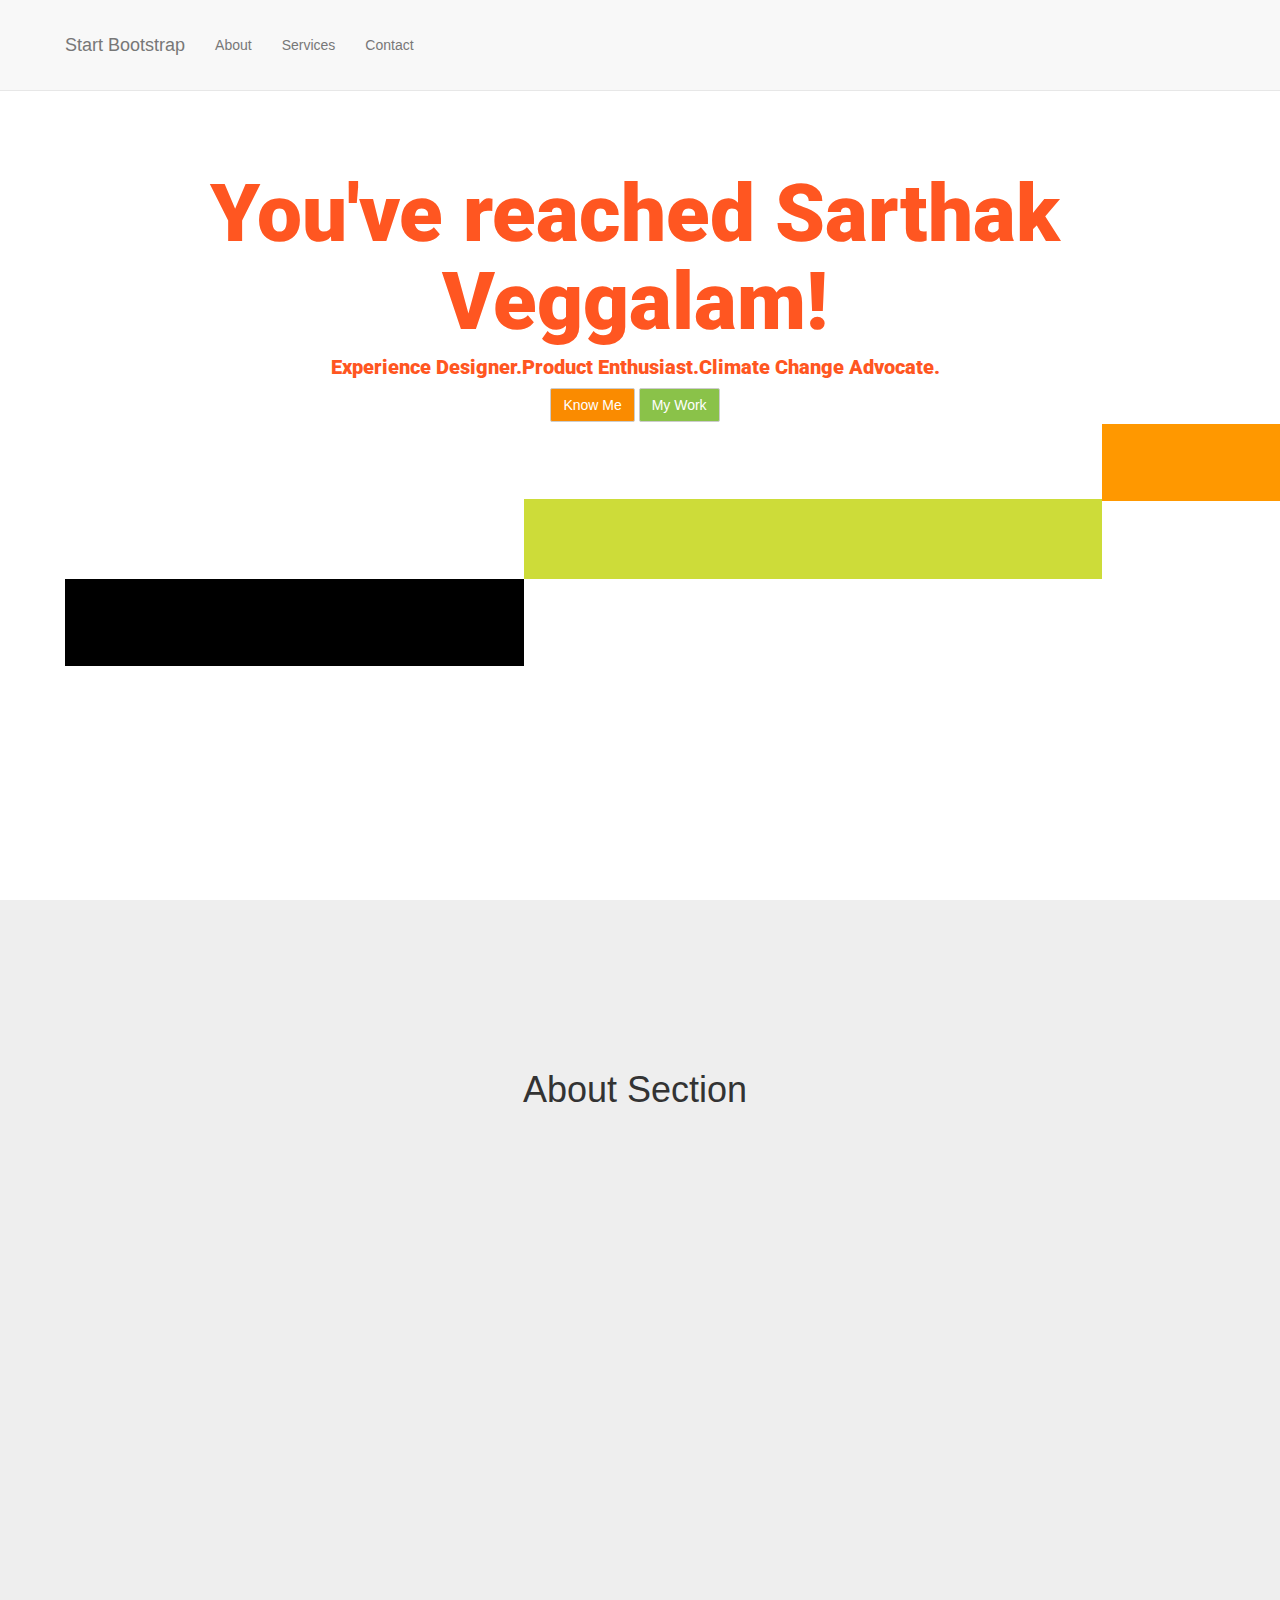
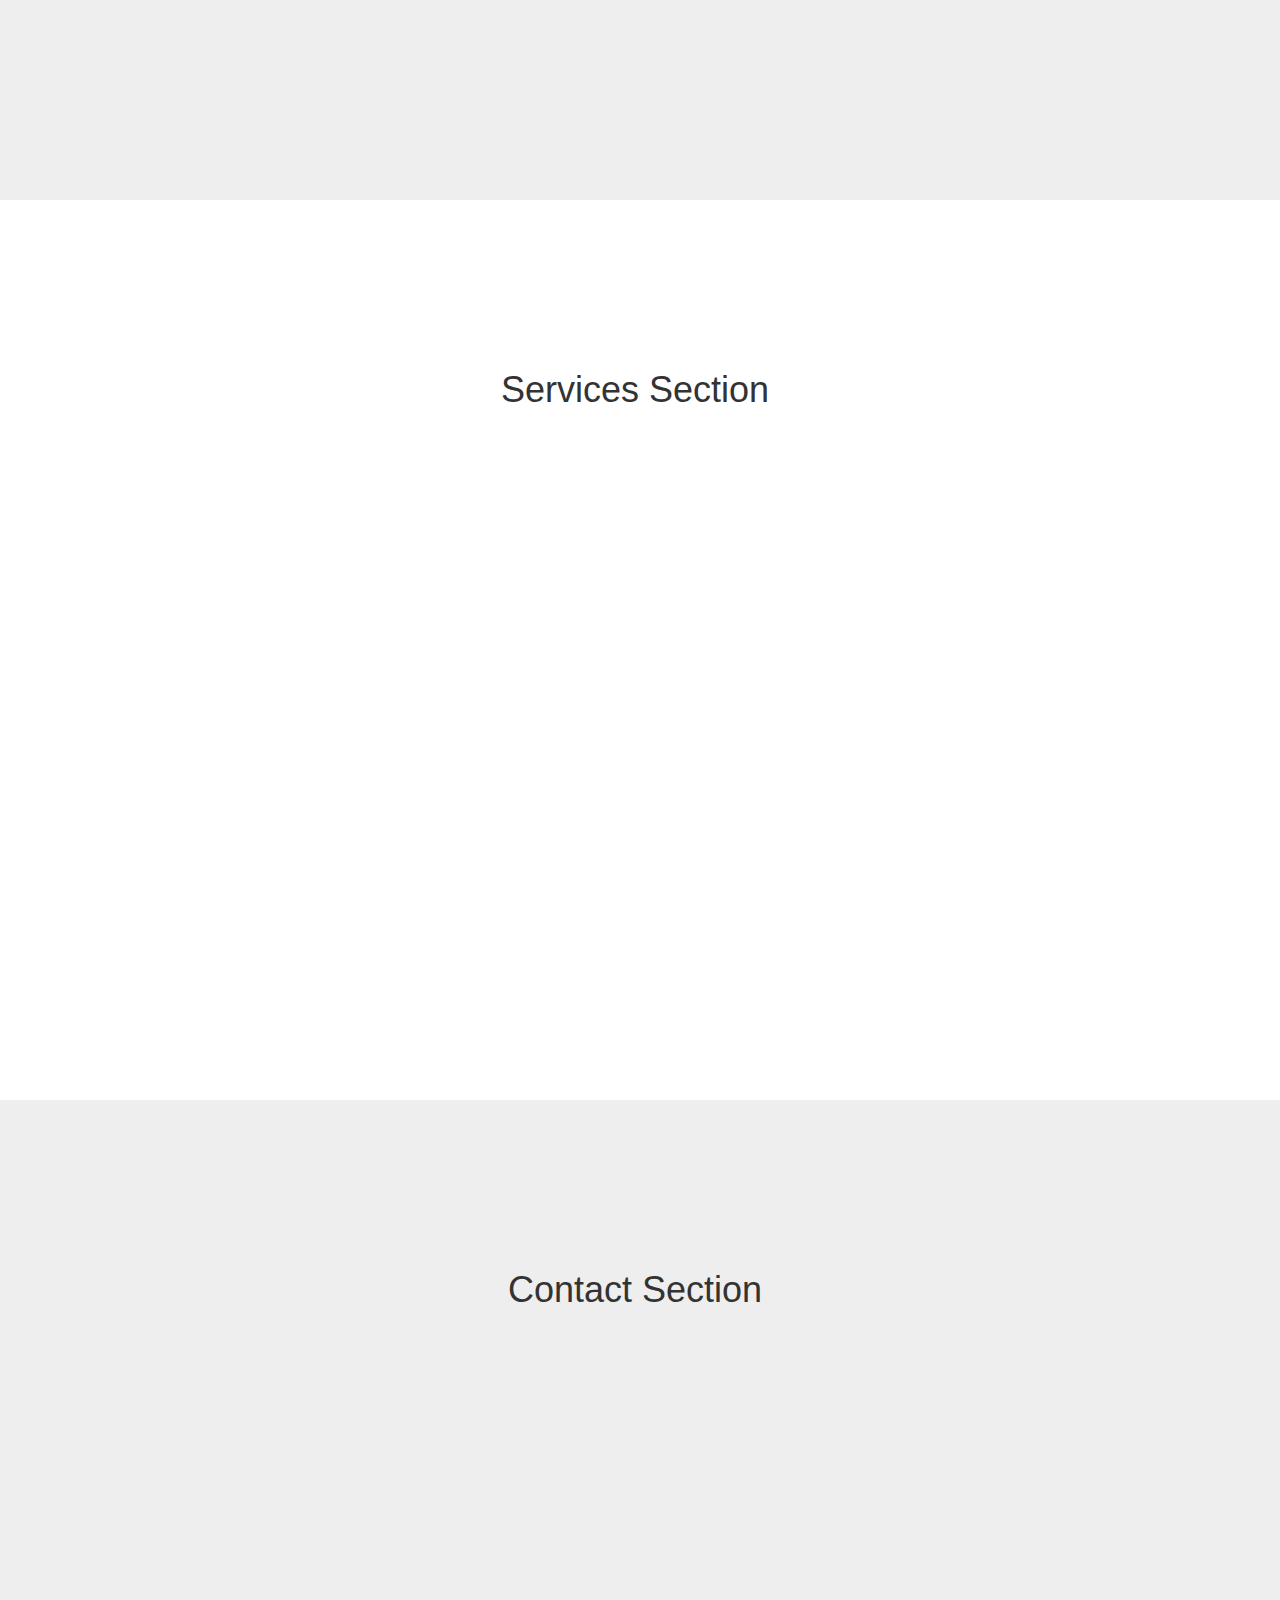
==== index.html @ 20c5a333 "Portfolio Website Uploaded" ====
<!DOCTYPE html>
<html lang="en">

<head>

    <meta charset="utf-8">
    <meta http-equiv="X-UA-Compatible" content="IE=edge">
    <meta name="viewport" content="width=device-width, initial-scale=1">
    <meta name="description" content="">
    <meta name="author" content="">

    <title>Scrolling Nav - Start Bootstrap Template</title>

    <!-- Bootstrap Core CSS -->
    <link href="css/bootstrap.min.css" rel="stylesheet">

    <!-- Custom CSS -->
    <link href="css/scrolling-nav.css" rel="stylesheet">


    <!-- HTML5 Shim and Respond.js IE8 support of HTML5 elements and media queries -->
    <!-- WARNING: Respond.js doesn't work if you view the page via file:// -->
    <!--[if lt IE 9]>
        <script src="https://oss.maxcdn.com/libs/html5shiv/3.7.0/html5shiv.js"></script>
        <script src="https://oss.maxcdn.com/libs/respond.js/1.4.2/respond.min.js"></script>
    <![endif]-->
    <!-- <script src="https://cdnjs.cloudflare.com/ajax/libs/snap.svg/0.4.1/snap.svg-min.js"></script> -->
      <script src="js/snap.svg-min.js"></script>
</head>

<!-- The #page-top ID is part of the scrolling feature - the data-spy and data-target are part of the built-in Bootstrap scrollspy function -->

<body id="page-top" data-spy="scroll" data-target=".navbar-fixed-top">

    <!-- Navigation -->
    <nav class="navbar navbar-default navbar-fixed-top" role="navigation">
        <div class="container">
            <div class="navbar-header page-scroll">
                <button type="button" class="navbar-toggle" data-toggle="collapse" data-target=".navbar-ex1-collapse">
                    <span class="sr-only">Toggle navigation</span>
                    <span class="icon-bar"></span>
                    <span class="icon-bar"></span>
                    <span class="icon-bar"></span>
                </button>
                <a class="navbar-brand page-scroll" href="#page-top">Start Bootstrap</a>
            </div>

            <!-- Collect the nav links, forms, and other content for toggling -->
            <div class="collapse navbar-collapse navbar-ex1-collapse">
                <ul class="nav navbar-nav">
                    <!-- Hidden li included to remove active class from about link when scrolled up past about section -->
                    <li class="hidden">
                        <a class="page-scroll" href="#page-top"></a>
                    </li>
                    <li>
                        <a class="page-scroll" href="#about">About</a>
                    </li>
                    <li>
                        <a class="page-scroll" href="#services">Services</a>
                    </li>
                    <li>
                        <a class="page-scroll" href="#contact">Contact</a>
                    </li>
                </ul>
            </div>
            <!-- /.navbar-collapse -->
        </div>
        <!-- /.container -->
    </nav>

    <!-- Intro Section -->
    <section id="intro" class="intro-section">
        <div class="container">


            <div class="row">
                <div class="col-xs-12 col-md-12 col-sm-12 col-lg-12 ">
                    <h1 id="home-head">You've reached Sarthak Veggalam!</h1>
                    <h4 id = "home-subhead">Experience Designer.Product Enthusiast.Climate Change Advocate.</h4>
                </div>

                <div class="col-xs-12 col-lg-12">
                  <a class="btn btn-default about-button page-scroll" href="#about">Know Me</a>
                  <a class="btn btn-default work-button page-scroll" href = "" onclick="OpenInNewTabWinBrowser('postica.html');">My Work</a>
                </div>

              </div>
              <div id="block">

              </div>
        </div>
    </section>

    <!-- About Section -->
    <section id="about" class="about-section">
        <div class="container">
            <div class="row">
                <div class="col-lg-12">
                    <h1>About Section</h1>
                </div>
            </div>
        </div>
    </section>

    <!-- Services Section -->
    <section id="services" class="services-section">
        <div class="container">
            <div class="row">
                <div class="col-lg-12">
                    <h1>Services Section</h1>
                </div>
            </div>
        </div>
    </section>

    <!-- Contact Section -->
    <section id="contact" class="contact-section">
        <div class="container">
            <div class="row">
                <div class="col-lg-12">
                    <h1>Contact Section</h1>
                </div>
            </div>
        </div>
    </section>
    <script>
    var blocks = Snap("#block");
    Snap.load("home-bg.svg", function(data){
            blocks.append(data);

            var tile1 = blocks.select("#Tile1");
            tile1.attr({fill:"black"});

            blocks.click(function(){
              tile1.animate({transform:'s1.5,50,50'},500);
            });
    });
    </script>
    <!-- jQuery -->
    <script src="js/jquery.js"></script>



    <!-- Bootstrap Core JavaScript -->
    <script src="js/bootstrap.min.js"></script>

    <!-- Scrolling Nav JavaScript -->
    <script src="js/jquery.easing.min.js"></script>
    <script src="js/scrolling-nav.js"></script>

</body>

</html>
---- css/scrolling-nav.css ----
/*!
 * Start Bootstrap - Scrolling Nav (http://startbootstrap.com/)
 * Copyright 2013-2016 Start Bootstrap
 * Licensed under MIT (https://github.com/BlackrockDigital/startbootstrap/blob/gh-pages/LICENSE)
 */

/* Large desktops and laptops */
/*@media (min-width: 1200px) {

}*/

/* Landscape tablets and medium desktops */
/*@media (min-width: 992px) and (max-width: 1199px) {

}*/

/* Portrait tablets and small desktops */
/*@media (min-width: 768px) and (max-width: 991px) {

}*/

/* Landscape phones and portrait tablets */
/*@media (max-width: 767px) {

}*/

/* Portrait phones and smaller */
/*@media (max-width: 480px) {

}*/

@import url('https://fonts.googleapis.com/css?family=Roboto:400,900');
body {
    width: 100%;
    height: 100%;
}

html {
    width: 100%;
    height: 100%;
}

@media(min-width:767px) {
    .navbar {
        padding: 20px 0;
        -webkit-transition: background .5s ease-in-out,padding .5s ease-in-out;
        -moz-transition: background .5s ease-in-out,padding .5s ease-in-out;
        transition: background .5s ease-in-out,padding .5s ease-in-out;
    }

    .top-nav-collapse {
        padding: 0;
    }
}

/* Demo Sections - You can use these as guides or delete them - the scroller will work with any sort of height, fixed, undefined, or percentage based.
The padding is very important to make sure the scrollspy picks up the right area when scrolled to. Adjust the margin and padding of sections and children
of those sections to manage the look and feel of the site. */
#nav{
  margin-left: 10px;
}
@media (min-width: 1200px) {
    .container{
        margin : 0 50px;
    }
}
.content-box{
  margin-left:70px;
}
.intro-section {
    height: 100%;
    /*background-image: url('../img/home-bg.svg');*/
    padding-top: 150px;
    text-align: center;
    background: #fff;
}
#block{
  width:120px;
  height:100px;
  /*margin-right: 30px;*/
}
#home-head{
  font-family:'Roboto',sans-serif;
  font-size: 80px;
  color:#ff5621;
  font-weight: 900;
}
#home-subhead{
  font-family:'Roboto',sans-serif;
  font-size: 20px;
  color:#ff5621;
  font-weight: 900;
}

@media (max-width: 480px) {
  #home-head{
    font-family:'Roboto',sans-serif;
    font-size: 40px;
    color:#ff5621;
    font-weight: 900;
  }
  #home-subhead{
    font-family:'Roboto',sans-serif;
    font-size: 20px;
    color:#ff5621;
    font-weight: 900;
  }
}
.about-button{
  color:#fff;
  background-color: #fa8b00;
  border-radius: 2px;
}
.work-button{
  color:#fff;
  background-color: #8ac249;
  border-radius: 2px;
}

.about-section {
    height: 100%;
    padding-top: 150px;
    text-align: center;
    background: #eee;
}

.services-section {
    height: 100%;
    padding-top: 150px;
    text-align: center;
    background: #fff;
}

.contact-section {
    height: 100%;
    padding-top: 150px;
    text-align: center;
    background: #eee;
}
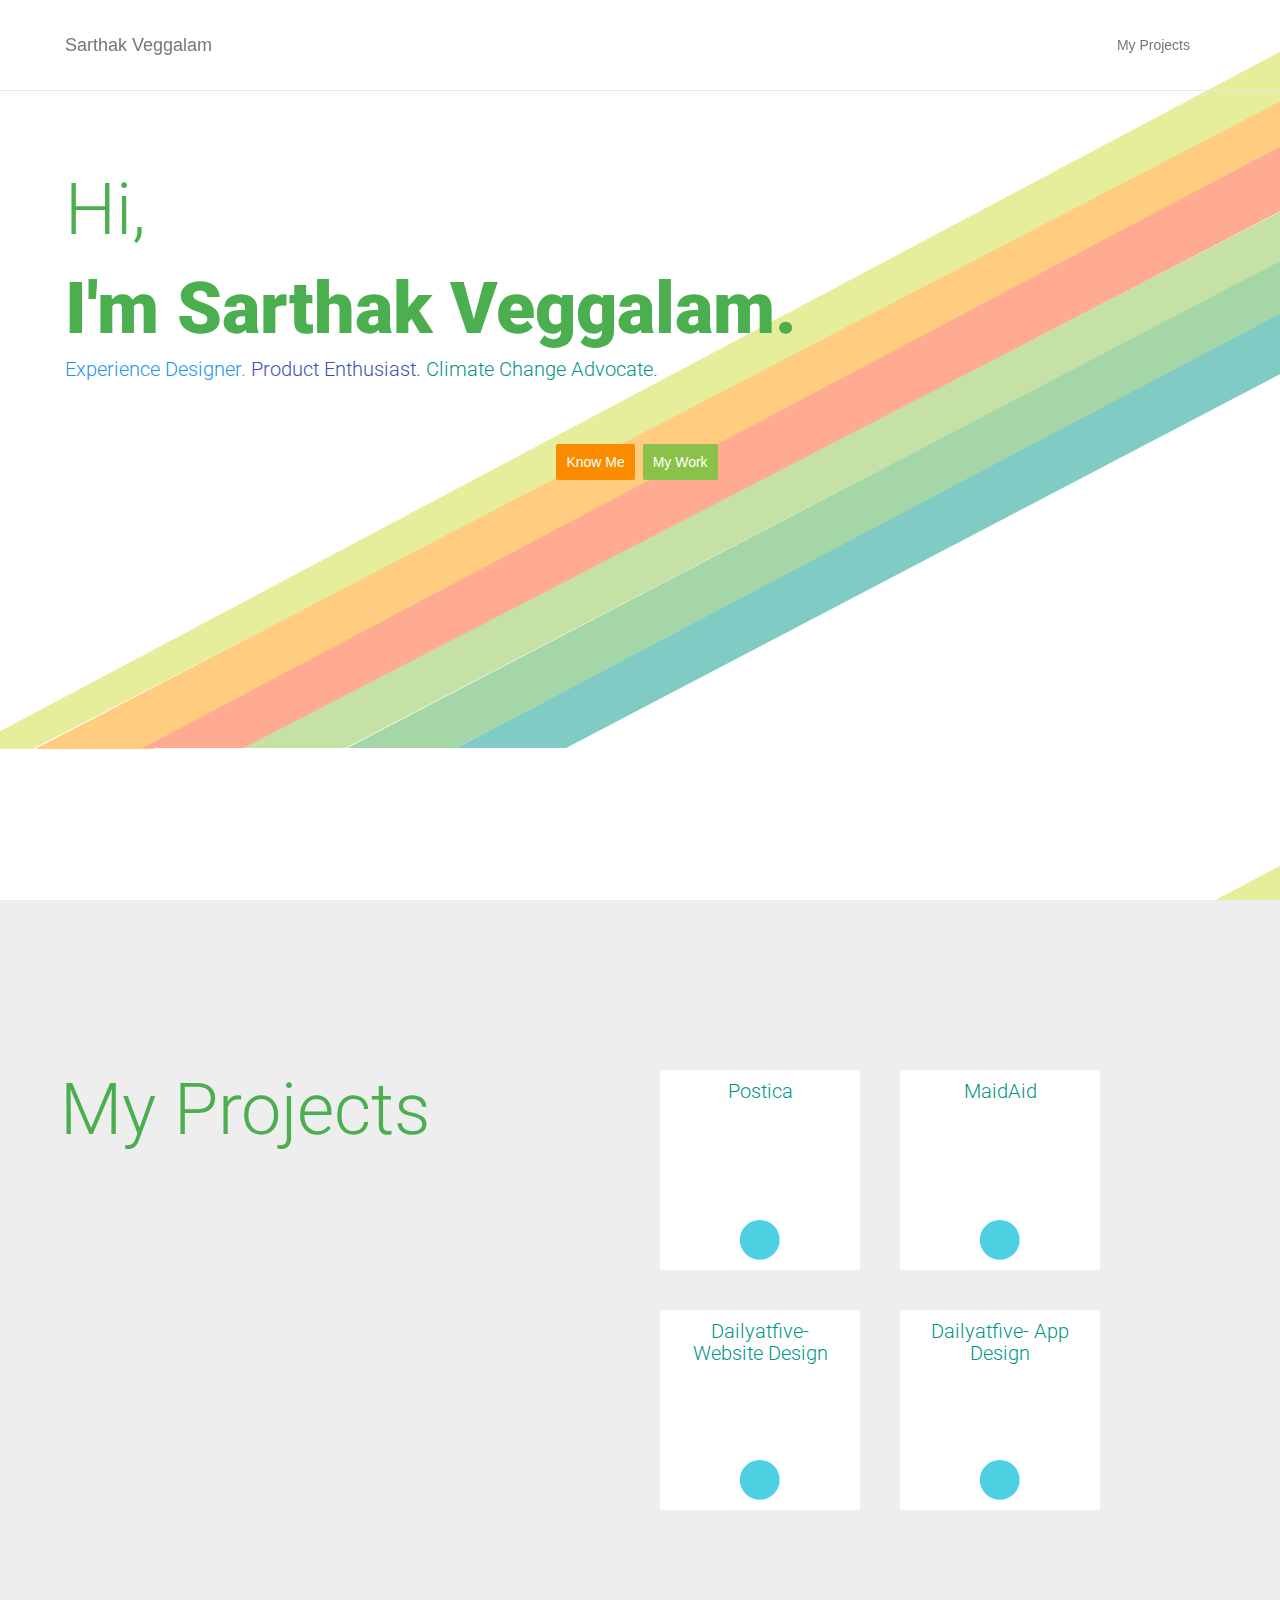
==== commit 286ce526: "Updated Homepage" ====
--- a/index.html
+++ b/index.html
@@ -42,25 +42,21 @@
                     <span class="icon-bar"></span>
                     <span class="icon-bar"></span>
                 </button>
-                <a class="navbar-brand page-scroll" href="#page-top">Start Bootstrap</a>
+                <a class="navbar-brand page-scroll" href="#page-top">Sarthak Veggalam</a>
             </div>
 
             <!-- Collect the nav links, forms, and other content for toggling -->
             <div class="collapse navbar-collapse navbar-ex1-collapse">
-                <ul class="nav navbar-nav">
+                <ul class="nav navbar-nav pull-right">
                     <!-- Hidden li included to remove active class from about link when scrolled up past about section -->
                     <li class="hidden">
                         <a class="page-scroll" href="#page-top"></a>
                     </li>
                     <li>
-                        <a class="page-scroll" href="#about">About</a>
+                        <a class="page-scroll" href="#about">My Projects</a>
                     </li>
-                    <li>
-                        <a class="page-scroll" href="#services">Services</a>
-                    </li>
-                    <li>
-                        <a class="page-scroll" href="#contact">Contact</a>
-                    </li>
+
+
                 </ul>
             </div>
             <!-- /.navbar-collapse -->
@@ -75,11 +71,12 @@
 
             <div class="row">
                 <div class="col-xs-12 col-md-12 col-sm-12 col-lg-12 ">
-                    <h1 id="home-head">You've reached Sarthak Veggalam!</h1>
-                    <h4 id = "home-subhead">Experience Designer.Product Enthusiast.Climate Change Advocate.</h4>
+                  <h3 id ="home-tophead">Hi,</h3>
+                    <h1 id="home-head">I'm Sarthak Veggalam.</h1>
+                    <h4 id = "home-subhead"><span  id = "home-experience">Experience Designer. </span><span id = "home-product">Product Enthusiast. </span><span id = "home-climate">Climate Change Advocate.</span></h4>
                 </div>
 
-                <div class="col-xs-12 col-lg-12">
+                <div class="col-xs-12 col-lg-12 button-box">
                   <a class="btn btn-default about-button page-scroll" href="#about">Know Me</a>
                   <a class="btn btn-default work-button page-scroll" href = "" onclick="OpenInNewTabWinBrowser('postica.html');">My Work</a>
                 </div>
@@ -93,17 +90,44 @@
 
     <!-- About Section -->
     <section id="about" class="about-section">
-        <div class="container">
+        <div class="">
             <div class="row">
-                <div class="col-lg-12">
-                    <h1>About Section</h1>
+                <div class="col-lg-6">
+                    <h1 id ="about-tophead">My Projects</h1>
                 </div>
+                <div class="col-lg-6 pull-left">
+                  <div class="row">
+                    <div class="col-lg-3 project-postica">
+                        <h4  class = "about-head">Postica</h4>
+            <a href="./postica.html"><img src="./img/blue-ball.svg"  class="project-button" alt=""></a>
+                    </div>
+                    <div class="col-lg-3 project-postica">
+                          <h4  class = "about-head">MaidAid</h4>
+                            <a href="./maidaid.html"><img src="./img/blue-ball.svg" class="project-button" alt=""></a>
+                    </div>
+                  </div>
+                  <div class="row">
+                    <div class="col-lg-3 project-postica">
+                        <h4  class = "about-head">Dailyatfive- Website Design</h4>
+                          <a href="./postica.html"><img src="./img/blue-ball.svg"  class="project-button" alt=""></a>
+                    </div>
+                    <div class="col-lg-3 project-postica">
+                        <h4  class = "about-head">Dailyatfive- App Design</h4>
+                          <a href="./postica.html"><img src="./img/blue-ball.svg"  class="project-button" alt=""></a>
+                    </div>
+                  </div>
+                  </div>
+
+
+
+                </div>
+
             </div>
         </div>
     </section>
 
     <!-- Services Section -->
-    <section id="services" class="services-section">
+    <!-- <section id="services" class="services-section">
         <div class="container">
             <div class="row">
                 <div class="col-lg-12">
@@ -111,19 +135,9 @@
                 </div>
             </div>
         </div>
-    </section>
+    </section> -->
 
-    <!-- Contact Section -->
-    <section id="contact" class="contact-section">
-        <div class="container">
-            <div class="row">
-                <div class="col-lg-12">
-                    <h1>Contact Section</h1>
-                </div>
-            </div>
-        </div>
-    </section>
-    <script>
+    <!-- <script>
     var blocks = Snap("#block");
     Snap.load("home-bg.svg", function(data){
             blocks.append(data);
@@ -135,7 +149,7 @@
               tile1.animate({transform:'s1.5,50,50'},500);
             });
     });
-    </script>
+    </script> -->
     <!-- jQuery -->
     <script src="js/jquery.js"></script>
 
--- a/css/scrolling-nav.css
+++ b/css/scrolling-nav.css
@@ -29,7 +29,7 @@
 
 }*/
 
-@import url('https://fonts.googleapis.com/css?family=Roboto:400,900');
+@import url('https://fonts.googleapis.com/css?family=Roboto:300,400,900');
 body {
     width: 100%;
     height: 100%;
@@ -69,27 +69,97 @@
 }
 .intro-section {
     height: 100%;
-    /*background-image: url('../img/home-bg.svg');*/
-    padding-top: 150px;
-    text-align: center;
-    background: #fff;
+    background-image: url('../img/hero-bg.svg');
+    padding-top: 150px;
+    text-align: center;
+
 }
 #block{
   width:120px;
   height:100px;
   /*margin-right: 30px;*/
 }
+.navbar{
+  background-color: transparent;
+}
+
+#home-tophead{
+  font-family:'Roboto',sans-serif;
+  font-size: 72px;
+  color:#4bae4f;
+  font-weight: 300;
+  text-align: left;
+}
 #home-head{
   font-family:'Roboto',sans-serif;
-  font-size: 80px;
+  font-size: 72px;
+  color:#4bae4f;
+  font-weight: 900;
+  text-align: left;
+}
+#home-subhead{
+  font-family:'Roboto',sans-serif;
+  font-size: 20px;
   color:#ff5621;
   font-weight: 900;
-}
-#home-subhead{
-  font-family:'Roboto',sans-serif;
-  font-size: 20px;
-  color:#ff5621;
-  font-weight: 900;
+  text-align: left;
+}
+
+#home-experience{
+  font-family:'Roboto',sans-serif;
+  font-size: 20px;
+  color:#2095f2;
+  font-weight: 300;
+  text-align: left;
+}
+#home-product{
+  font-family:'Roboto',sans-serif;
+  font-size: 20px;
+  color:#3e50b4;
+  font-weight: 300;
+  text-align: left;
+}
+#home-climate{
+  font-family:'Roboto',sans-serif;
+  font-size: 20px;
+  color:#009587;
+  font-weight: 300;
+  text-align: left;
+}
+
+.button-box{
+  margin-top: 50px;
+}
+
+.project-postica{
+  height:200px;
+  width:200px;
+  background-color: #fff;
+  margin:20px;
+  position: relative;
+  border-radius: 3px;
+}
+
+.about-head{
+  font-family:'Roboto',sans-serif;
+  font-size: 20px;
+  color:#009587;
+  font-weight: 300;
+  text-align: center;
+}
+.project-button{
+  position: absolute;
+  bottom:10px;
+  left:80px;
+}
+
+#about-tophead{
+  font-family:'Roboto',sans-serif;
+  font-size: 72px;
+  color:#4bae4f;
+  font-weight: 300;
+  text-align: left;
+  padding-left: 60px;
 }
 
 @media (max-width: 480px) {
@@ -106,15 +176,23 @@
     font-weight: 900;
   }
 }
+
+
 .about-button{
   color:#fff;
   background-color: #fa8b00;
   border-radius: 2px;
+  border: none;
+  padding: 8px 10px;
+  margin: 4px;
 }
 .work-button{
   color:#fff;
   background-color: #8ac249;
   border-radius: 2px;
+  border: none;
+  padding: 8px 10px;
+
 }
 
 .about-section {
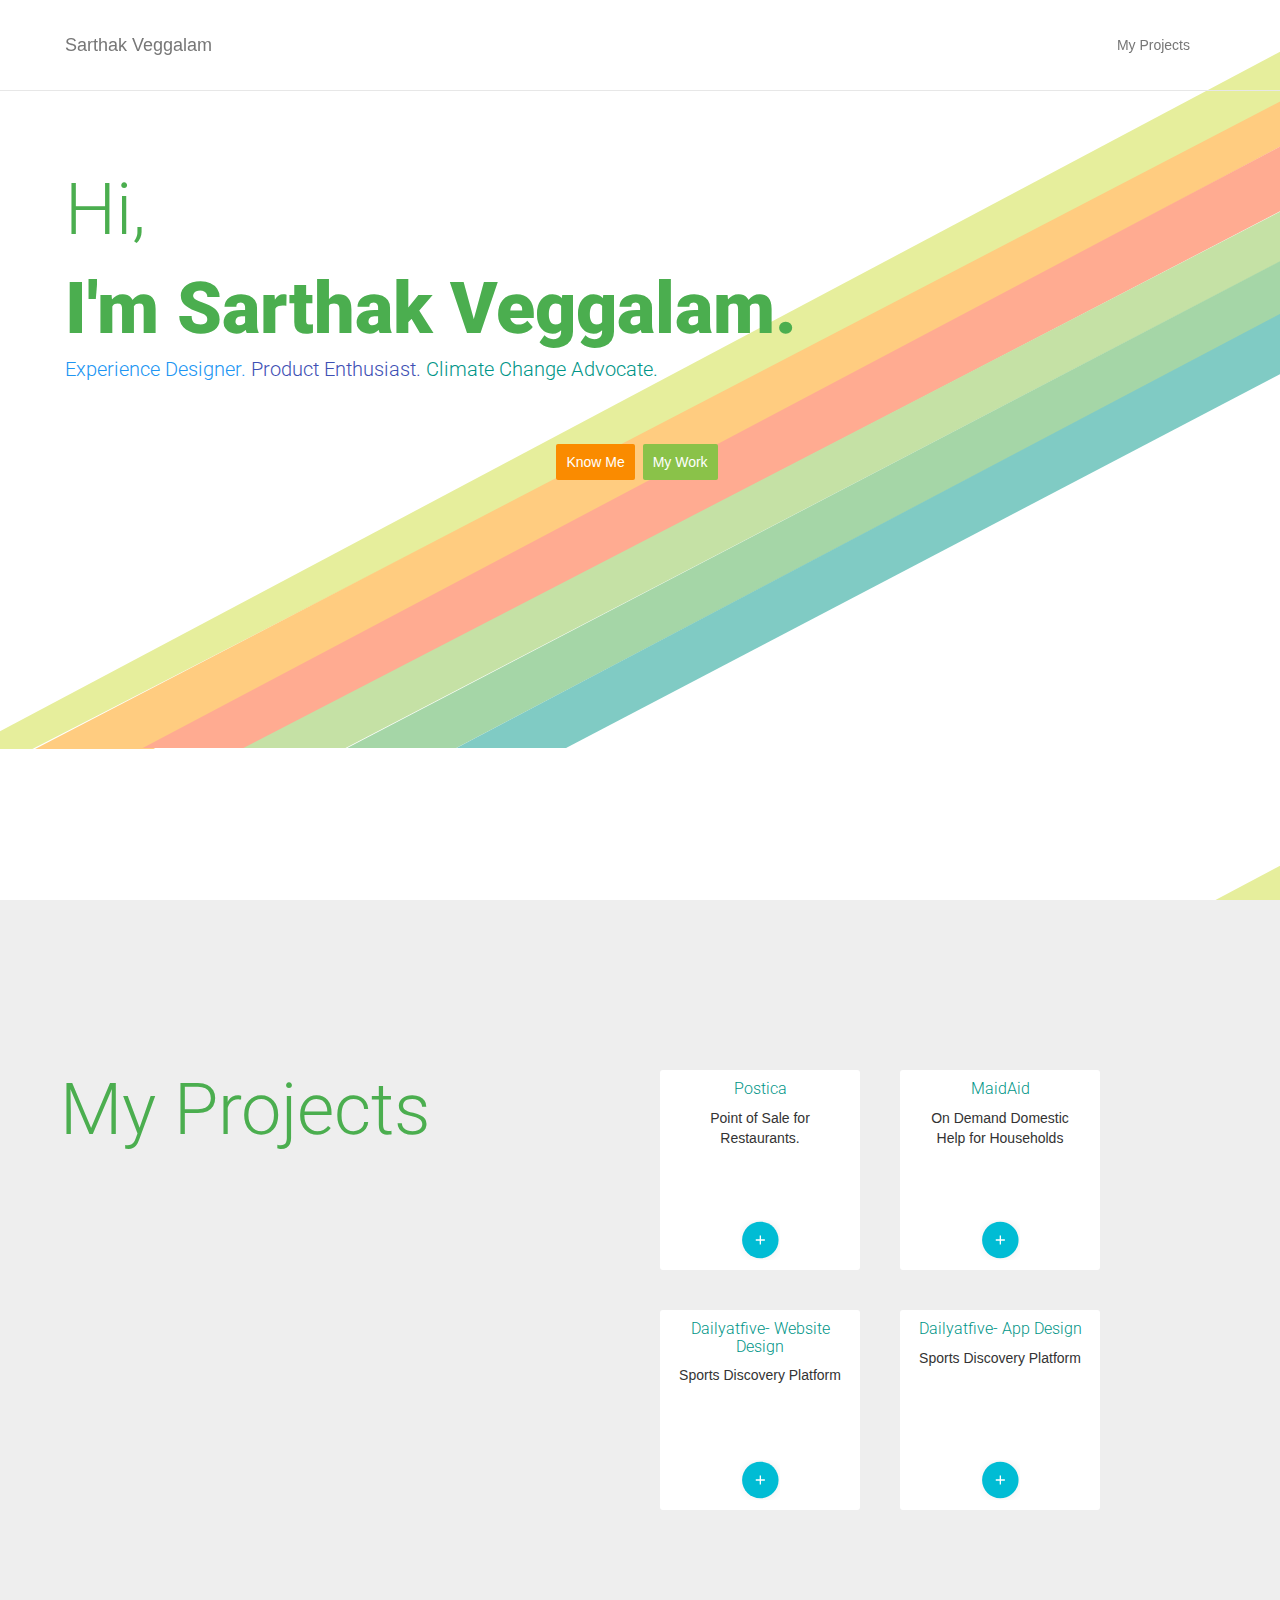
==== commit b6d19341: "Second update" ====
--- a/index.html
+++ b/index.html
@@ -97,22 +97,26 @@
                 </div>
                 <div class="col-lg-6 pull-left">
                   <div class="row">
-                    <div class="col-lg-3 project-postica">
-                        <h4  class = "about-head">Postica</h4>
-            <a href="./postica.html"><img src="./img/blue-ball.svg"  class="project-button" alt=""></a>
+                    <div class="col-lg-3 project-box">
+                        <h4 class = "project-head">Postica</h4>
+                          <p class = "project-subhead">Point of Sale for Restaurants.</p>
+            <a href="" onclick="OpenInNewTabWinBrowser('postica.html');"><img src="./img/blue-ball.svg"  class="project-button" alt=""></a>
                     </div>
-                    <div class="col-lg-3 project-postica">
-                          <h4  class = "about-head">MaidAid</h4>
-                            <a href="./maidaid.html"><img src="./img/blue-ball.svg" class="project-button" alt=""></a>
+                    <div class="col-lg-3 project-box">
+                          <h4  class = "project-head">MaidAid</h4>
+                            <p>On Demand Domestic Help for Households </p>
+                            <a href="" onclick="OpenInNewTabWinBrowser('maidaid.html');"><img src="./img/blue-ball.svg" class="project-button" alt=""></a>
                     </div>
                   </div>
                   <div class="row">
-                    <div class="col-lg-3 project-postica">
-                        <h4  class = "about-head">Dailyatfive- Website Design</h4>
-                          <a href="./postica.html"><img src="./img/blue-ball.svg"  class="project-button" alt=""></a>
+                    <div class="col-lg-3 project-box">
+                        <h4  class = "project-head">Dailyatfive- Website Design</h4>
+                        <p>Sports Discovery Platform</p>
+                          <a href="" onclick="OpenInNewTabWinBrowser('dailyatfive.html');"><img src="./img/blue-ball.svg"  class="project-button" alt=""></a>
                     </div>
-                    <div class="col-lg-3 project-postica">
-                        <h4  class = "about-head">Dailyatfive- App Design</h4>
+                    <div class="col-lg-3 project-box">
+                        <h4  class = "project-head">Dailyatfive- App Design</h4>
+                          <p>Sports Discovery Platform</p>
                           <a href="./postica.html"><img src="./img/blue-ball.svg"  class="project-button" alt=""></a>
                     </div>
                   </div>
--- a/css/scrolling-nav.css
+++ b/css/scrolling-nav.css
@@ -131,7 +131,7 @@
   margin-top: 50px;
 }
 
-.project-postica{
+.project-box{
   height:200px;
   width:200px;
   background-color: #fff;
@@ -140,9 +140,17 @@
   border-radius: 3px;
 }
 
-.about-head{
-  font-family:'Roboto',sans-serif;
-  font-size: 20px;
+.project-head{
+  font-family:'Roboto',sans-serif;
+  font-size: 16px;
+  color:#009587;
+  font-weight: 300;
+  text-align: center;
+}
+
+.project-head{
+  font-family:'Roboto',sans-serif;
+  font-size: 16px;
   color:#009587;
   font-weight: 300;
   text-align: center;
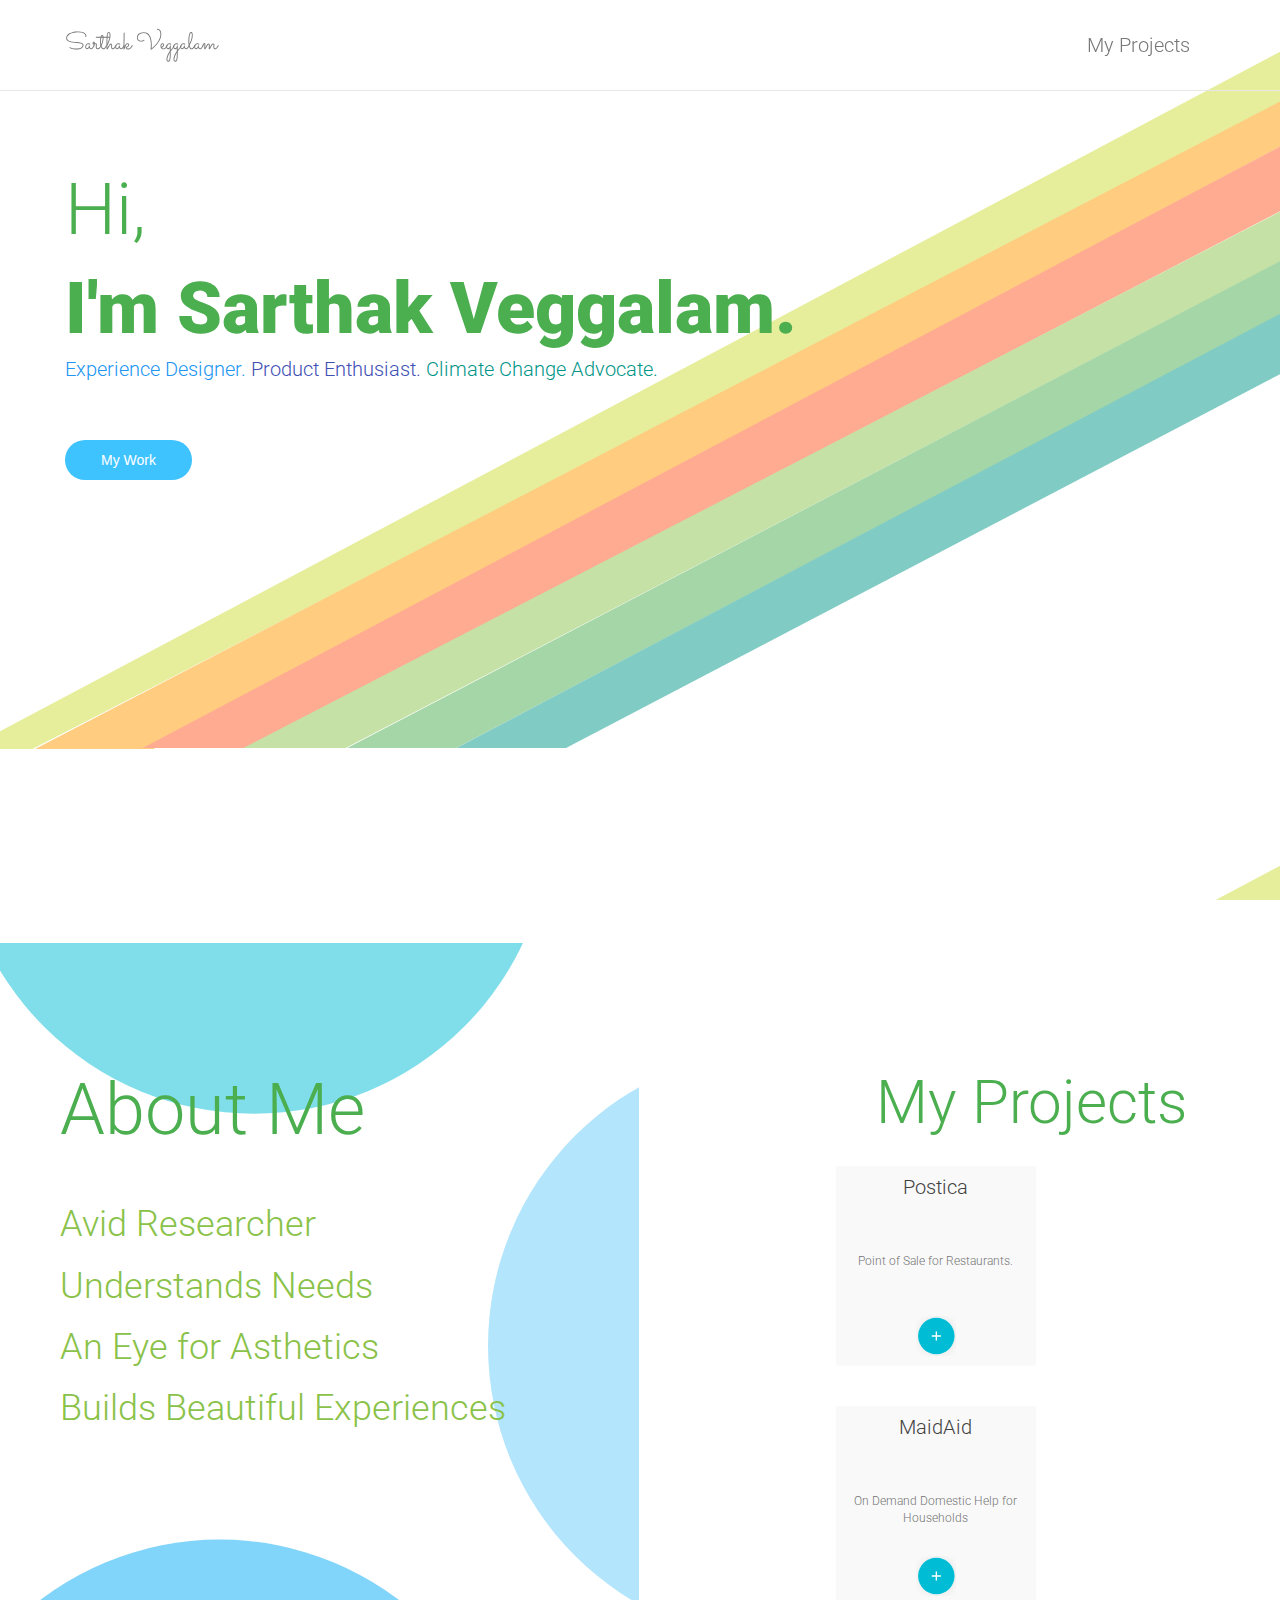
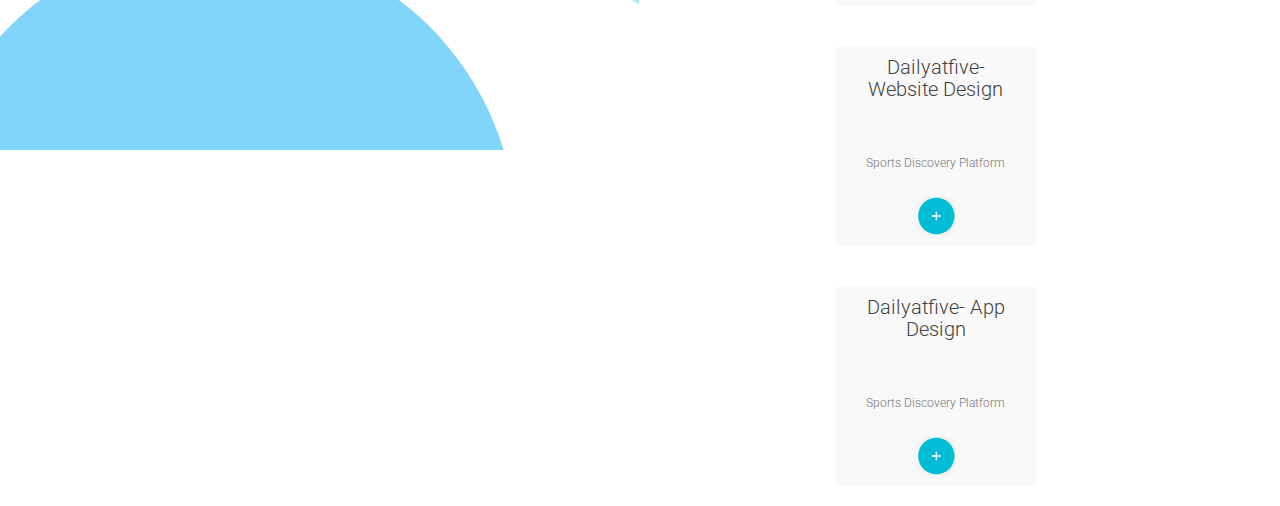
==== commit c6e20267: "Updated main page and added dailyatfive website" ====
--- a/index.html
+++ b/index.html
@@ -42,7 +42,7 @@
                     <span class="icon-bar"></span>
                     <span class="icon-bar"></span>
                 </button>
-                <a class="navbar-brand page-scroll" href="#page-top">Sarthak Veggalam</a>
+                <a class="navbar-brand page-scroll nav-icon" href="#page-top">Sarthak Veggalam</a>
             </div>
 
             <!-- Collect the nav links, forms, and other content for toggling -->
@@ -53,7 +53,7 @@
                         <a class="page-scroll" href="#page-top"></a>
                     </li>
                     <li>
-                        <a class="page-scroll" href="#about">My Projects</a>
+                        <a class="page-scroll nav-project" href="#about">My Projects</a>
                     </li>
 
 
@@ -77,8 +77,8 @@
                 </div>
 
                 <div class="col-xs-12 col-lg-12 button-box">
-                  <a class="btn btn-default about-button page-scroll" href="#about">Know Me</a>
-                  <a class="btn btn-default work-button page-scroll" href = "" onclick="OpenInNewTabWinBrowser('postica.html');">My Work</a>
+                  <a class="btn btn-default about-button page-scroll pull-left" href="#about">My Work</a>
+                  <!-- <a class="btn btn-default work-button page-scroll" href = "" onclick="OpenInNewTabWinBrowser('postica.html');">My Work</a> -->
                 </div>
 
               </div>
@@ -89,14 +89,20 @@
     </section>
 
     <!-- About Section -->
-    <section id="about" class="about-section">
+    <section id="about" class="about-project-section">
         <div class="">
             <div class="row">
-                <div class="col-lg-6">
-                    <h1 id ="about-tophead">My Projects</h1>
+                <div class="col-lg-5">
+                    <h1 id ="about-project-head">About Me</h1>
+
+                    <p id ="about-project-subhead">Avid Researcher</p>
+                    <p id ="about-project-subhead">Understands Needs</p>
+                    <p id ="about-project-subhead">An Eye for Asthetics</p>
+                    <p id ="about-project-subhead">Builds Beautiful Experiences</p>
                 </div>
-                <div class="col-lg-6 pull-left">
+                <div class="col-lg-7 project-grid">
                   <div class="row">
+                    <h2 id ="myproject-project-head">My Projects</h2>
                     <div class="col-lg-3 project-box">
                         <h4 class = "project-head">Postica</h4>
                           <p class = "project-subhead">Point of Sale for Restaurants.</p>
@@ -104,20 +110,20 @@
                     </div>
                     <div class="col-lg-3 project-box">
                           <h4  class = "project-head">MaidAid</h4>
-                            <p>On Demand Domestic Help for Households </p>
+                            <p class = "project-subhead">On Demand Domestic Help for Households </p>
                             <a href="" onclick="OpenInNewTabWinBrowser('maidaid.html');"><img src="./img/blue-ball.svg" class="project-button" alt=""></a>
                     </div>
                   </div>
                   <div class="row">
                     <div class="col-lg-3 project-box">
                         <h4  class = "project-head">Dailyatfive- Website Design</h4>
-                        <p>Sports Discovery Platform</p>
-                          <a href="" onclick="OpenInNewTabWinBrowser('dailyatfive.html');"><img src="./img/blue-ball.svg"  class="project-button" alt=""></a>
+                        <p class = "project-subhead">Sports Discovery Platform</p>
+                          <a href="" onclick="OpenInNewTabWinBrowser('dailyatfive-website.html');"><img src="./img/blue-ball.svg"  class="project-button" alt=""></a>
                     </div>
                     <div class="col-lg-3 project-box">
                         <h4  class = "project-head">Dailyatfive- App Design</h4>
-                          <p>Sports Discovery Platform</p>
-                          <a href="./postica.html"><img src="./img/blue-ball.svg"  class="project-button" alt=""></a>
+                          <p class = "project-subhead">Sports Discovery Platform</p>
+                          <a href="" onclick="OpenInNewTabWinBrowser('dailyatfive.html');"><img src="./img/blue-ball.svg"  class="project-button" alt=""></a>
                     </div>
                   </div>
                   </div>
--- a/css/scrolling-nav.css
+++ b/css/scrolling-nav.css
@@ -30,6 +30,8 @@
 }*/
 
 @import url('https://fonts.googleapis.com/css?family=Roboto:300,400,900');
+@import url('https://fonts.googleapis.com/css?family=Sacramento');
+
 body {
     width: 100%;
     height: 100%;
@@ -83,6 +85,18 @@
   background-color: transparent;
 }
 
+.nav-icon{
+  font-family:'Sacramento',sans-serif;
+  font-size: 24px;
+  color:#4bae4f;
+  font-weight: 100;
+}
+
+.nav-project{
+  font-family: 'Roboto',sans-serif;
+  font-size: 20px;
+  font-weight: 300;
+}
 #home-tophead{
   font-family:'Roboto',sans-serif;
   font-size: 72px;
@@ -134,7 +148,7 @@
 .project-box{
   height:200px;
   width:200px;
-  background-color: #fff;
+  background-color: #f9f9f9;
   margin:20px;
   position: relative;
   border-radius: 3px;
@@ -142,17 +156,18 @@
 
 .project-head{
   font-family:'Roboto',sans-serif;
-  font-size: 16px;
-  color:#009587;
-  font-weight: 300;
-  text-align: center;
-}
-
-.project-head{
-  font-family:'Roboto',sans-serif;
-  font-size: 16px;
-  color:#009587;
-  font-weight: 300;
+  font-size: 20px;
+  color:#414141;
+  font-weight: 300;
+  text-align: center;
+}
+
+.project-subhead{
+  font-family:'Roboto',sans-serif;
+  font-size: 12px;
+  color:#747474;
+  font-weight: 300;
+  padding-top: 45px;
   text-align: center;
 }
 .project-button{
@@ -161,13 +176,42 @@
   left:80px;
 }
 
-#about-tophead{
+#about-project-head{
   font-family:'Roboto',sans-serif;
   font-size: 72px;
   color:#4bae4f;
   font-weight: 300;
   text-align: left;
   padding-left: 60px;
+  padding-bottom: 40px;
+}
+#myproject-project-head{
+  font-family:'Roboto',sans-serif;
+  font-size: 60px;
+  color:#4bae4f;
+  font-weight: 300;
+  text-align: left;
+  padding-left: 60px;
+}
+#about-project-subhead{
+  font-family:'Roboto',sans-serif;
+  font-size: 36px;
+  color:#8ac249;
+  font-weight: 300;
+  text-align: left;
+  padding-left: 60px;
+
+}
+.about-project-section{
+  height: 100%;
+  padding-top: 150px;
+  background: url("../img/about-website-bg.svg") no-repeat;
+  background-position: right;
+  text-align: center;
+}
+
+.project-grid{
+  padding-left: 300px;
 }
 
 @media (max-width: 480px) {
@@ -188,11 +232,13 @@
 
 .about-button{
   color:#fff;
-  background-color: #fa8b00;
-  border-radius: 2px;
+  background-color: #3fc3ff;
+  border-radius: 20px;
   border: none;
-  padding: 8px 10px;
-  margin: 4px;
+  padding: 10px 36px;
+  margin-right: 4px;
+  font-size: 14px;
+
 }
 .work-button{
   color:#fff;
@@ -223,3 +269,47 @@
     text-align: center;
     background: #eee;
 }
+
+/*DailyatFive Website*/
+
+#website-head{
+  font-family: 'Sacramento', sans-serif;
+  color: #000;
+  padding-top: 80px;
+  font-size: 60px;
+  text-align: left;
+  margin: 0 auto;
+}
+#website-subhead{
+  font-family: 'Roboto', sans-serif;
+  color: #000;
+  font-weight: 300;
+  font-size: 25px;
+  text-align: left;
+  margin: 0 auto;
+}
+
+#website-desc{
+  font-family: 'Roboto', sans-serif;
+  font-weight: 300;
+  color: #747474;
+  padding-top: 30px;
+  font-size: 20px;
+  text-align: left;
+}
+
+.website-home-section{
+  height: 100%;
+  text-align: center;
+  background: #fff;
+  background: url("../img/dailywebsite-bg.svg") no-repeat;
+  background-position: right;
+
+}
+
+.website-section{
+  height: 3750px;
+  padding-top: 150px;
+  text-align: center;
+  background: #80d3f9;
+}
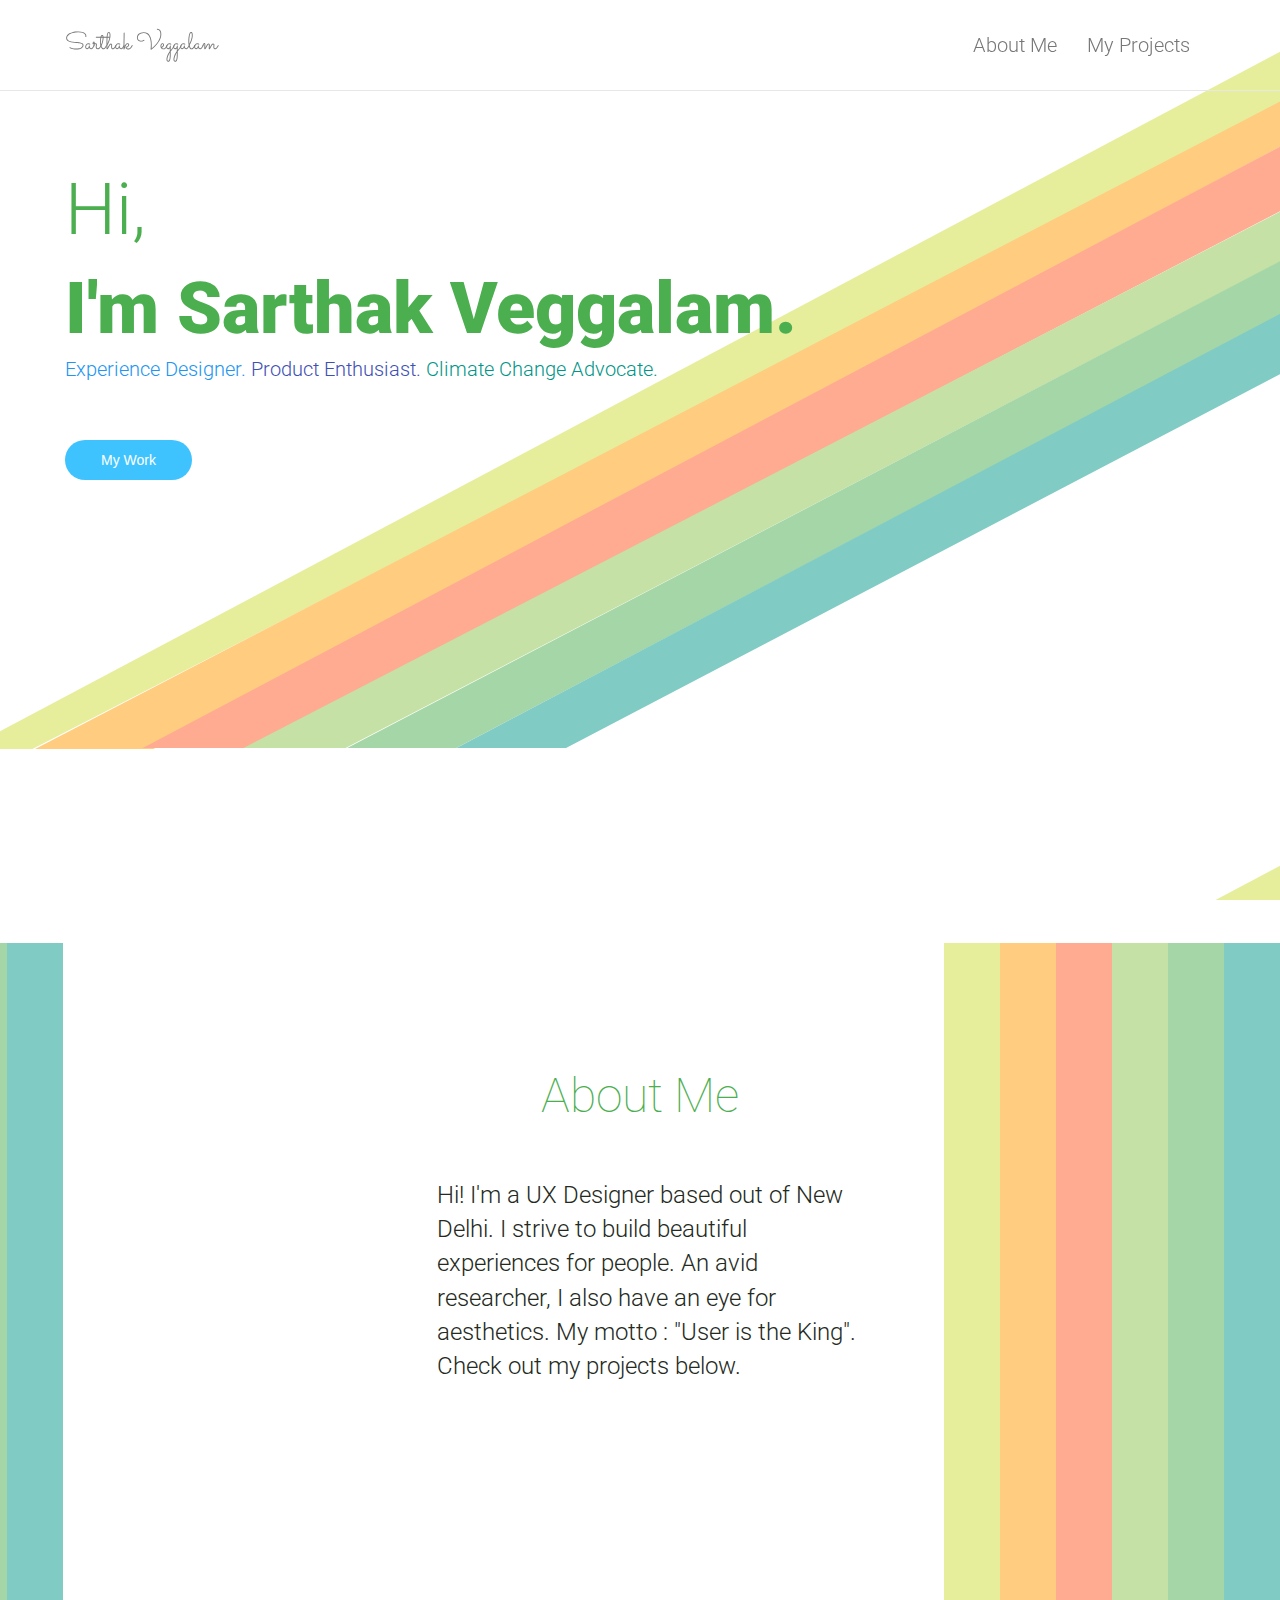
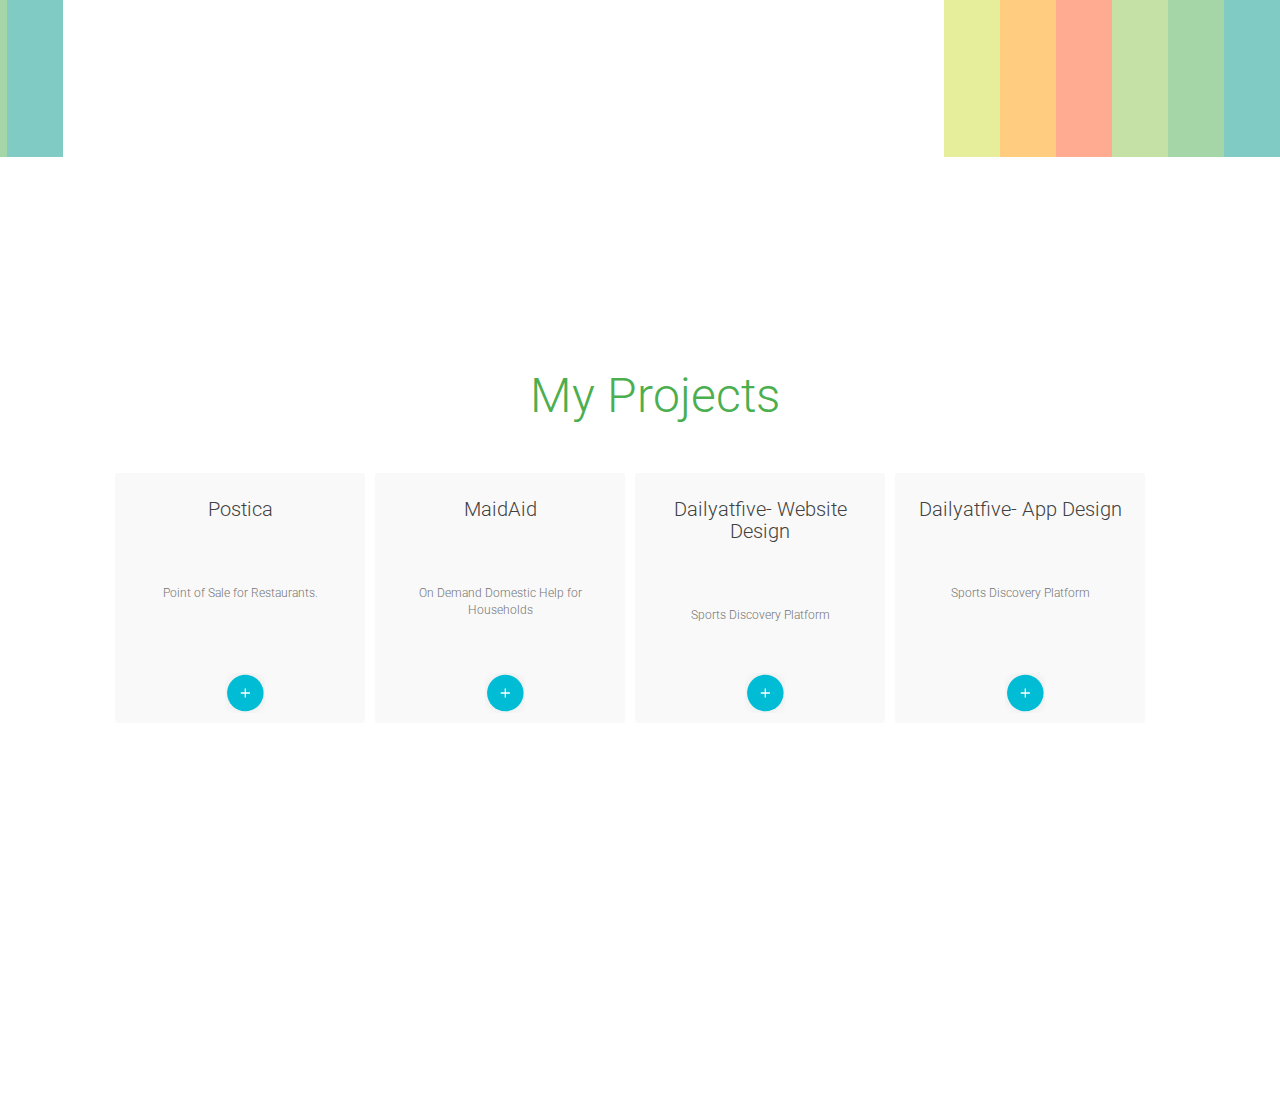
==== commit a56dbc2a: "Changed homepage background" ====
--- a/index.html
+++ b/index.html
@@ -9,7 +9,7 @@
     <meta name="description" content="">
     <meta name="author" content="">
 
-    <title>Scrolling Nav - Start Bootstrap Template</title>
+    <title>Sarthak Veggalam | Portfolio</title>
 
     <!-- Bootstrap Core CSS -->
     <link href="css/bootstrap.min.css" rel="stylesheet">
@@ -53,7 +53,10 @@
                         <a class="page-scroll" href="#page-top"></a>
                     </li>
                     <li>
-                        <a class="page-scroll nav-project" href="#about">My Projects</a>
+                        <a class="page-scroll nav-project" href="#about">About Me</a>
+                    </li>
+                    <li>
+                        <a class="page-scroll nav-project" href="#services">My Projects</a>
                     </li>
 
 
@@ -90,76 +93,68 @@
 
     <!-- About Section -->
     <section id="about" class="about-project-section">
-        <div class="">
+
             <div class="row">
-                <div class="col-lg-5">
+                <div class="col-lg-12 text-center">
                     <h1 id ="about-project-head">About Me</h1>
+                </div>
+              </div>
 
-                    <p id ="about-project-subhead">Avid Researcher</p>
-                    <p id ="about-project-subhead">Understands Needs</p>
-                    <p id ="about-project-subhead">An Eye for Asthetics</p>
-                    <p id ="about-project-subhead">Builds Beautiful Experiences</p>
-                </div>
-                <div class="col-lg-7 project-grid">
-                  <div class="row">
-                    <h2 id ="myproject-project-head">My Projects</h2>
-                    <div class="col-lg-3 project-box">
-                        <h4 class = "project-head">Postica</h4>
-                          <p class = "project-subhead">Point of Sale for Restaurants.</p>
-            <a href="" onclick="OpenInNewTabWinBrowser('postica.html');"><img src="./img/blue-ball.svg"  class="project-button" alt=""></a>
-                    </div>
-                    <div class="col-lg-3 project-box">
-                          <h4  class = "project-head">MaidAid</h4>
-                            <p class = "project-subhead">On Demand Domestic Help for Households </p>
-                            <a href="" onclick="OpenInNewTabWinBrowser('maidaid.html');"><img src="./img/blue-ball.svg" class="project-button" alt=""></a>
-                    </div>
-                  </div>
-                  <div class="row">
-                    <div class="col-lg-3 project-box">
-                        <h4  class = "project-head">Dailyatfive- Website Design</h4>
-                        <p class = "project-subhead">Sports Discovery Platform</p>
-                          <a href="" onclick="OpenInNewTabWinBrowser('dailyatfive-website.html');"><img src="./img/blue-ball.svg"  class="project-button" alt=""></a>
-                    </div>
-                    <div class="col-lg-3 project-box">
-                        <h4  class = "project-head">Dailyatfive- App Design</h4>
-                          <p class = "project-subhead">Sports Discovery Platform</p>
-                          <a href="" onclick="OpenInNewTabWinBrowser('dailyatfive.html');"><img src="./img/blue-ball.svg"  class="project-button" alt=""></a>
-                    </div>
-                  </div>
+
+                  <div class="col-lg-offset-4">
+                    <p id ="about-project-subhead">Hi! I'm a UX Designer based out of New Delhi. I strive to build beautiful
+                      experiences for people. An avid researcher, I also have an eye for aesthetics.
+                      My motto : "User is the King".
+                      Check out my projects below.
+
+                 </p>
+
                   </div>
 
 
 
-                </div>
-
-            </div>
-        </div>
     </section>
 
     <!-- Services Section -->
-    <!-- <section id="services" class="services-section">
-        <div class="container">
+    <section id="services" class="services-section">
+
             <div class="row">
-                <div class="col-lg-12">
-                    <h1>Services Section</h1>
+                <div class="col-lg-12 text-center">
+                    <h2 id ="myproject-project-head">My Projects</h2>
                 </div>
             </div>
-        </div>
-    </section> -->
+            <div class="row container">
+              <div class="project-grid">
+                <div class="col-lg-3 project-box">
+                    <h4 class = "project-head">Postica</h4>
+                      <p class = "project-subhead">Point of Sale for Restaurants.</p>
+        <a href="" onclick="OpenInNewTabWinBrowser('postica.html');"><img src="./img/blue-ball.svg"  class="project-button" alt=""></a>
+                </div>
+                <div class="col-lg-3 project-box">
+                      <h4  class = "project-head">MaidAid</h4>
+                        <p class = "project-subhead">On Demand Domestic Help for Households </p>
+                        <a href="" onclick="OpenInNewTabWinBrowser('maidaid.html');"><img src="./img/blue-ball.svg" class="project-button" alt=""></a>
+                </div>
+                <div class="col-lg-3 project-box">
+                    <h4  class = "project-head">Dailyatfive- Website Design</h4>
+                    <p class = "project-subhead">Sports Discovery Platform</p>
+                      <a href="" onclick="OpenInNewTabWinBrowser('dailyatfive-website.html');"><img src="./img/blue-ball.svg"  class="project-button" alt=""></a>
+                </div>
+                <div class="col-lg-3 project-box">
+                    <h4  class = "project-head">Dailyatfive- App Design</h4>
+                      <p class = "project-subhead">Sports Discovery Platform</p>
+                      <a href="" onclick="OpenInNewTabWinBrowser('dailyatfive.html');"><img src="./img/blue-ball.svg"  class="project-button" alt=""></a>
+                </div>
+              </div>
 
-    <!-- <script>
-    var blocks = Snap("#block");
-    Snap.load("home-bg.svg", function(data){
-            blocks.append(data);
 
-            var tile1 = blocks.select("#Tile1");
-            tile1.attr({fill:"black"});
+            </div>
 
-            blocks.click(function(){
-              tile1.animate({transform:'s1.5,50,50'},500);
-            });
-    });
-    </script> -->
+
+
+
+    </section>
+
     <!-- jQuery -->
     <script src="js/jquery.js"></script>
 
--- a/css/scrolling-nav.css
+++ b/css/scrolling-nav.css
@@ -146,10 +146,11 @@
 }
 
 .project-box{
-  height:200px;
-  width:200px;
+  height:250px;
+  width:250px;
   background-color: #f9f9f9;
-  margin:20px;
+  margin-top:40px;
+  margin-right: 10px;
   position: relative;
   border-radius: 3px;
 }
@@ -160,6 +161,7 @@
   color:#414141;
   font-weight: 300;
   text-align: center;
+  margin-top: 25px;
 }
 
 .project-subhead{
@@ -167,39 +169,40 @@
   font-size: 12px;
   color:#747474;
   font-weight: 300;
-  padding-top: 45px;
+  padding-top: 55px;
   text-align: center;
 }
 .project-button{
   position: absolute;
   bottom:10px;
-  left:80px;
+  left:110px;
 }
 
 #about-project-head{
   font-family:'Roboto',sans-serif;
-  font-size: 72px;
-  color:#4bae4f;
-  font-weight: 300;
-  text-align: left;
-  padding-left: 60px;
-  padding-bottom: 40px;
+  font-size: 48px;
+  color:#4bae4f;
+  font-weight: 100;
+  text-align: center;
+  /*padding-left: 60px;
+  padding-bottom: 40px;*/
 }
 #myproject-project-head{
   font-family:'Roboto',sans-serif;
-  font-size: 60px;
-  color:#4bae4f;
-  font-weight: 300;
-  text-align: left;
-  padding-left: 60px;
+  font-size: 48px;
+  color:#4bae4f;
+  font-weight: 300;
+  text-align: center;
+  padding-left: 30px;
 }
 #about-project-subhead{
   font-family:'Roboto',sans-serif;
-  font-size: 36px;
-  color:#8ac249;
-  font-weight: 300;
-  text-align: left;
-  padding-left: 60px;
+  font-size: 24px;
+  color:#242a1d;
+  font-weight: 300;
+  text-align: left;
+  padding: 45px 10px 0px 10px;
+  width: 450px;
 
 }
 .about-project-section{
@@ -209,9 +212,19 @@
   background-position: right;
   text-align: center;
 }
-
+.about-card{
+  height:400px;
+  width:900px;
+  background-color: #fff;
+  margin-left:55px;
+  position: relative;
+  border-radius: 3px;
+  -webkit-box-shadow: 10px 10px 5px 0px rgba(247,247,247,1);
+  -moz-box-shadow: 10px 10px 5px 0px rgba(247,247,247,1);
+  box-shadow: 10px 10px 5px 0px rgba(247,247,247,0.2);
+}
 .project-grid{
-  padding-left: 300px;
+  padding-left: 50px;
 }
 
 @media (max-width: 480px) {
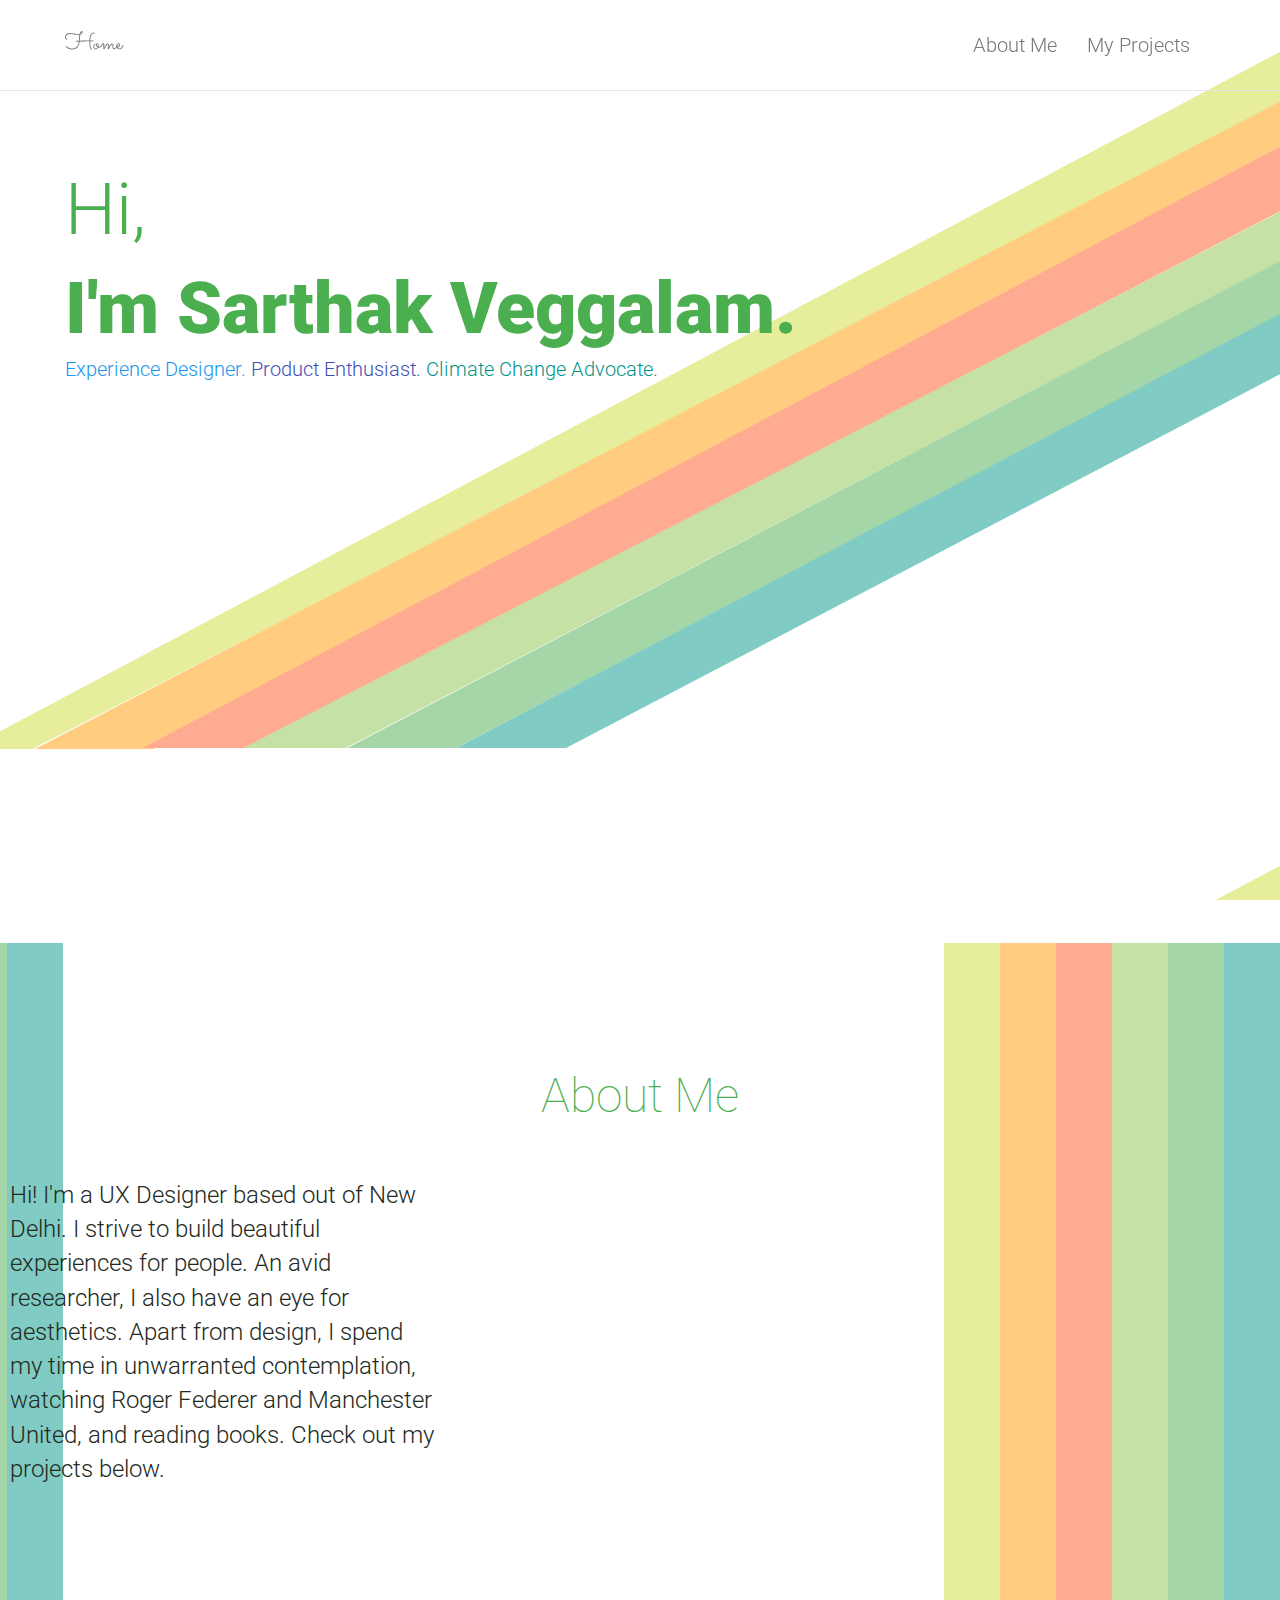
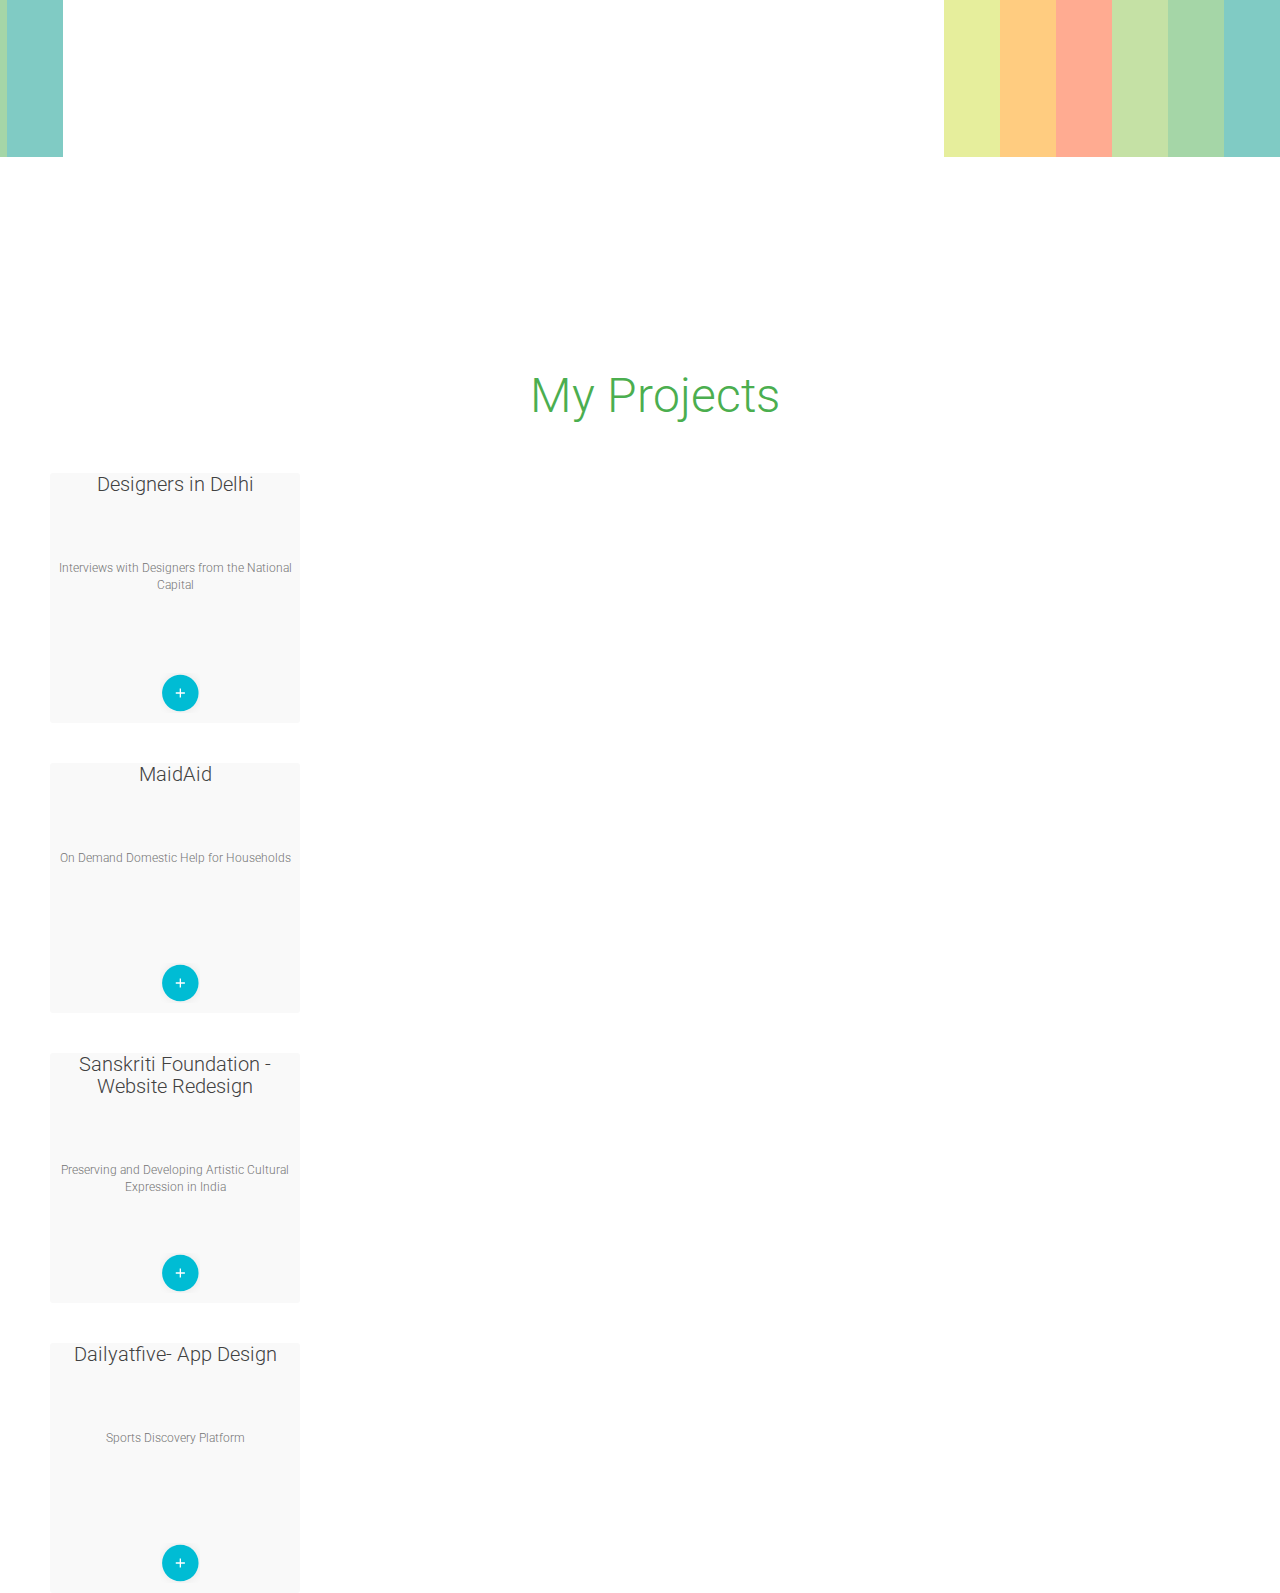
==== commit 50fa24cb: "Added new changes to fonts and layout - html" ====
--- a/index.html
+++ b/index.html
@@ -11,7 +11,7 @@
 
     <title>Sarthak Veggalam | Portfolio</title>
 
-    <!-- Bootstrap Core CSS -->
+      <link href="https://fonts.googleapis.com/css?family=Open+Sans:300,400,700|Pompiere" rel="stylesheet">    <!-- Bootstrap Core CSS -->
     <link href="css/bootstrap.min.css" rel="stylesheet">
 
     <!-- Custom CSS -->
@@ -42,7 +42,7 @@
                     <span class="icon-bar"></span>
                     <span class="icon-bar"></span>
                 </button>
-                <a class="navbar-brand page-scroll nav-icon" href="#page-top">Sarthak Veggalam</a>
+                <a class="navbar-brand page-scroll nav-icon" href="#page-top">Home</a>
             </div>
 
             <!-- Collect the nav links, forms, and other content for toggling -->
@@ -72,7 +72,7 @@
         <div class="container">
 
 
-            <div class="row">
+            <div class="row home-content">
                 <div class="col-xs-12 col-md-12 col-sm-12 col-lg-12 ">
                   <h3 id ="home-tophead">Hi,</h3>
                     <h1 id="home-head">I'm Sarthak Veggalam.</h1>
@@ -80,7 +80,7 @@
                 </div>
 
                 <div class="col-xs-12 col-lg-12 button-box">
-                  <a class="btn btn-default about-button page-scroll pull-left" href="#about">My Work</a>
+                  <!-- <a class="btn btn-default about-button page-scroll pull-left" href="#about">My Work</a> -->
                   <!-- <a class="btn btn-default work-button page-scroll" href = "" onclick="OpenInNewTabWinBrowser('postica.html');">My Work</a> -->
                 </div>
 
@@ -95,22 +95,23 @@
     <section id="about" class="about-project-section">
 
             <div class="row">
-                <div class="col-lg-12 text-center">
+                <div class="col-xs-12 col-sm-12 col-md-12 col-lg-12">
                     <h1 id ="about-project-head">About Me</h1>
                 </div>
-              </div>
 
 
-                  <div class="col-lg-offset-4">
+
+                  <div class="col-lg-12 about-content">
                     <p id ="about-project-subhead">Hi! I'm a UX Designer based out of New Delhi. I strive to build beautiful
-                      experiences for people. An avid researcher, I also have an eye for aesthetics.
-                      My motto : "User is the King".
+                                            experiences for people. An avid researcher, I also have an eye for aesthetics.
+                                            Apart from design, I spend my time in unwarranted contemplation, watching Roger Federer and Manchester United, and reading books.
+
                       Check out my projects below.
 
                  </p>
 
                   </div>
-
+</div>
 
 
     </section>
@@ -123,32 +124,32 @@
                     <h2 id ="myproject-project-head">My Projects</h2>
                 </div>
             </div>
-            <div class="row container">
+            <!-- <div class=""> -->
               <div class="project-grid">
-                <div class="col-lg-3 project-box">
-                    <h4 class = "project-head">Postica</h4>
-                      <p class = "project-subhead">Point of Sale for Restaurants.</p>
-        <a href="" onclick="OpenInNewTabWinBrowser('postica.html');"><img src="./img/blue-ball.svg"  class="project-button" alt=""></a>
+                <div class=" project-box">
+                    <h4 class = "project-head">Designers in Delhi</h4>
+                    <p class="project-subhead">Interviews with Designers from the National Capital</p>
+                      <a href="https://designersindelhi.com" target="_blank"><img src="./img/blue-ball.svg"  class="project-button" alt=""></a>
                 </div>
-                <div class="col-lg-3 project-box">
+                <div class=" project-box">
                       <h4  class = "project-head">MaidAid</h4>
                         <p class = "project-subhead">On Demand Domestic Help for Households </p>
-                        <a href="" onclick="OpenInNewTabWinBrowser('maidaid.html');"><img src="./img/blue-ball.svg" class="project-button" alt=""></a>
+                        <a href="./dailyatfive-website.html" target="_blank"><img src="./img/blue-ball.svg"  class="project-button" alt=""></a>
                 </div>
-                <div class="col-lg-3 project-box">
-                    <h4  class = "project-head">Dailyatfive- Website Design</h4>
-                    <p class = "project-subhead">Sports Discovery Platform</p>
-                      <a href="" onclick="OpenInNewTabWinBrowser('dailyatfive-website.html');"><img src="./img/blue-ball.svg"  class="project-button" alt=""></a>
+                <div class=" project-box">
+                    <h4  class = "project-head">Sanskriti Foundation - Website Redesign</h4>
+                    <p class = "project-subhead">Preserving and Developing Artistic Cultural Expression in India</p>
+                      <a href="https://xd.adobe.com/view/40eafedc-2d31-40ee-8503-45e23da257f0/" target="_blank"><img src="./img/blue-ball.svg"  class="project-button" alt=""></a>
                 </div>
-                <div class="col-lg-3 project-box">
+                <div class=" project-box">
                     <h4  class = "project-head">Dailyatfive- App Design</h4>
                       <p class = "project-subhead">Sports Discovery Platform</p>
-                      <a href="" onclick="OpenInNewTabWinBrowser('dailyatfive.html');"><img src="./img/blue-ball.svg"  class="project-button" alt=""></a>
+                      <a href="./dailyatfive.html" target="_blank"><img src="./img/blue-ball.svg"  class="project-button" alt=""></a>
                 </div>
               </div>
 
 
-            </div>
+            <!-- </div> -->
 
 
 
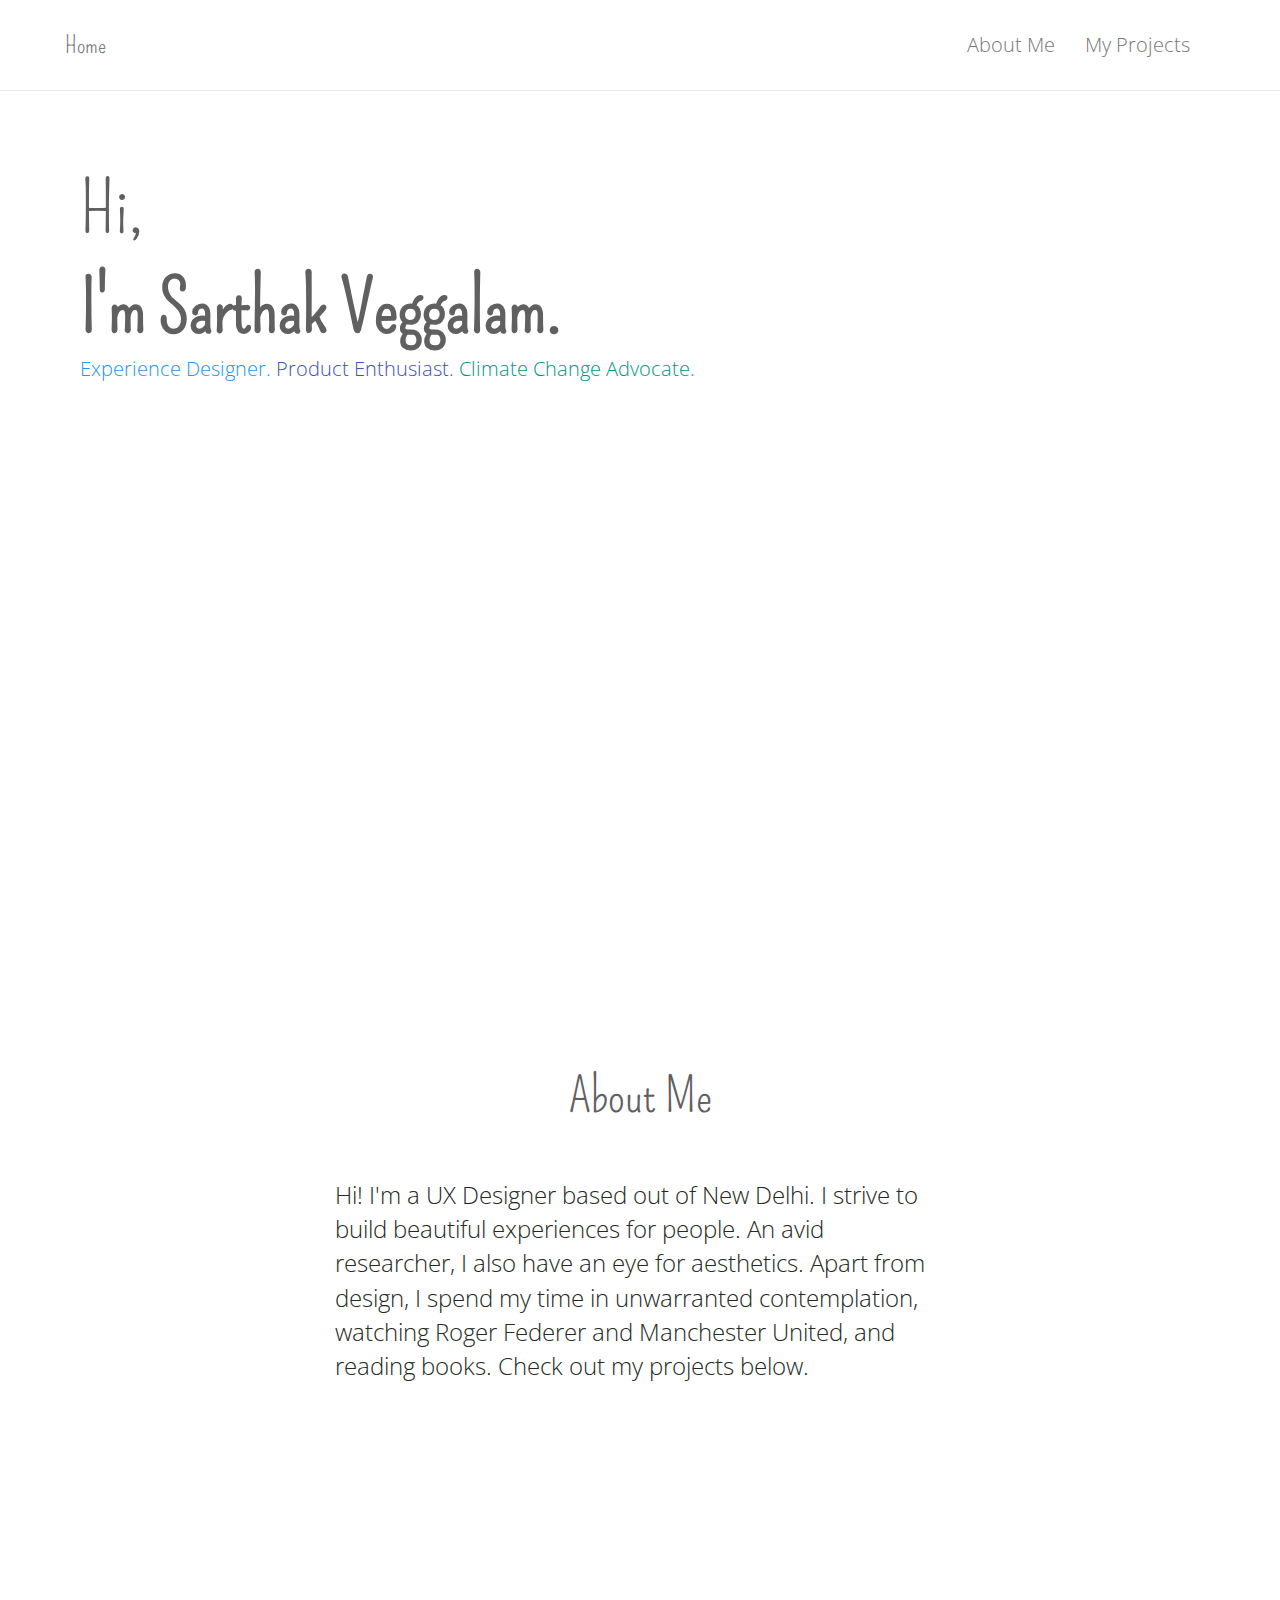
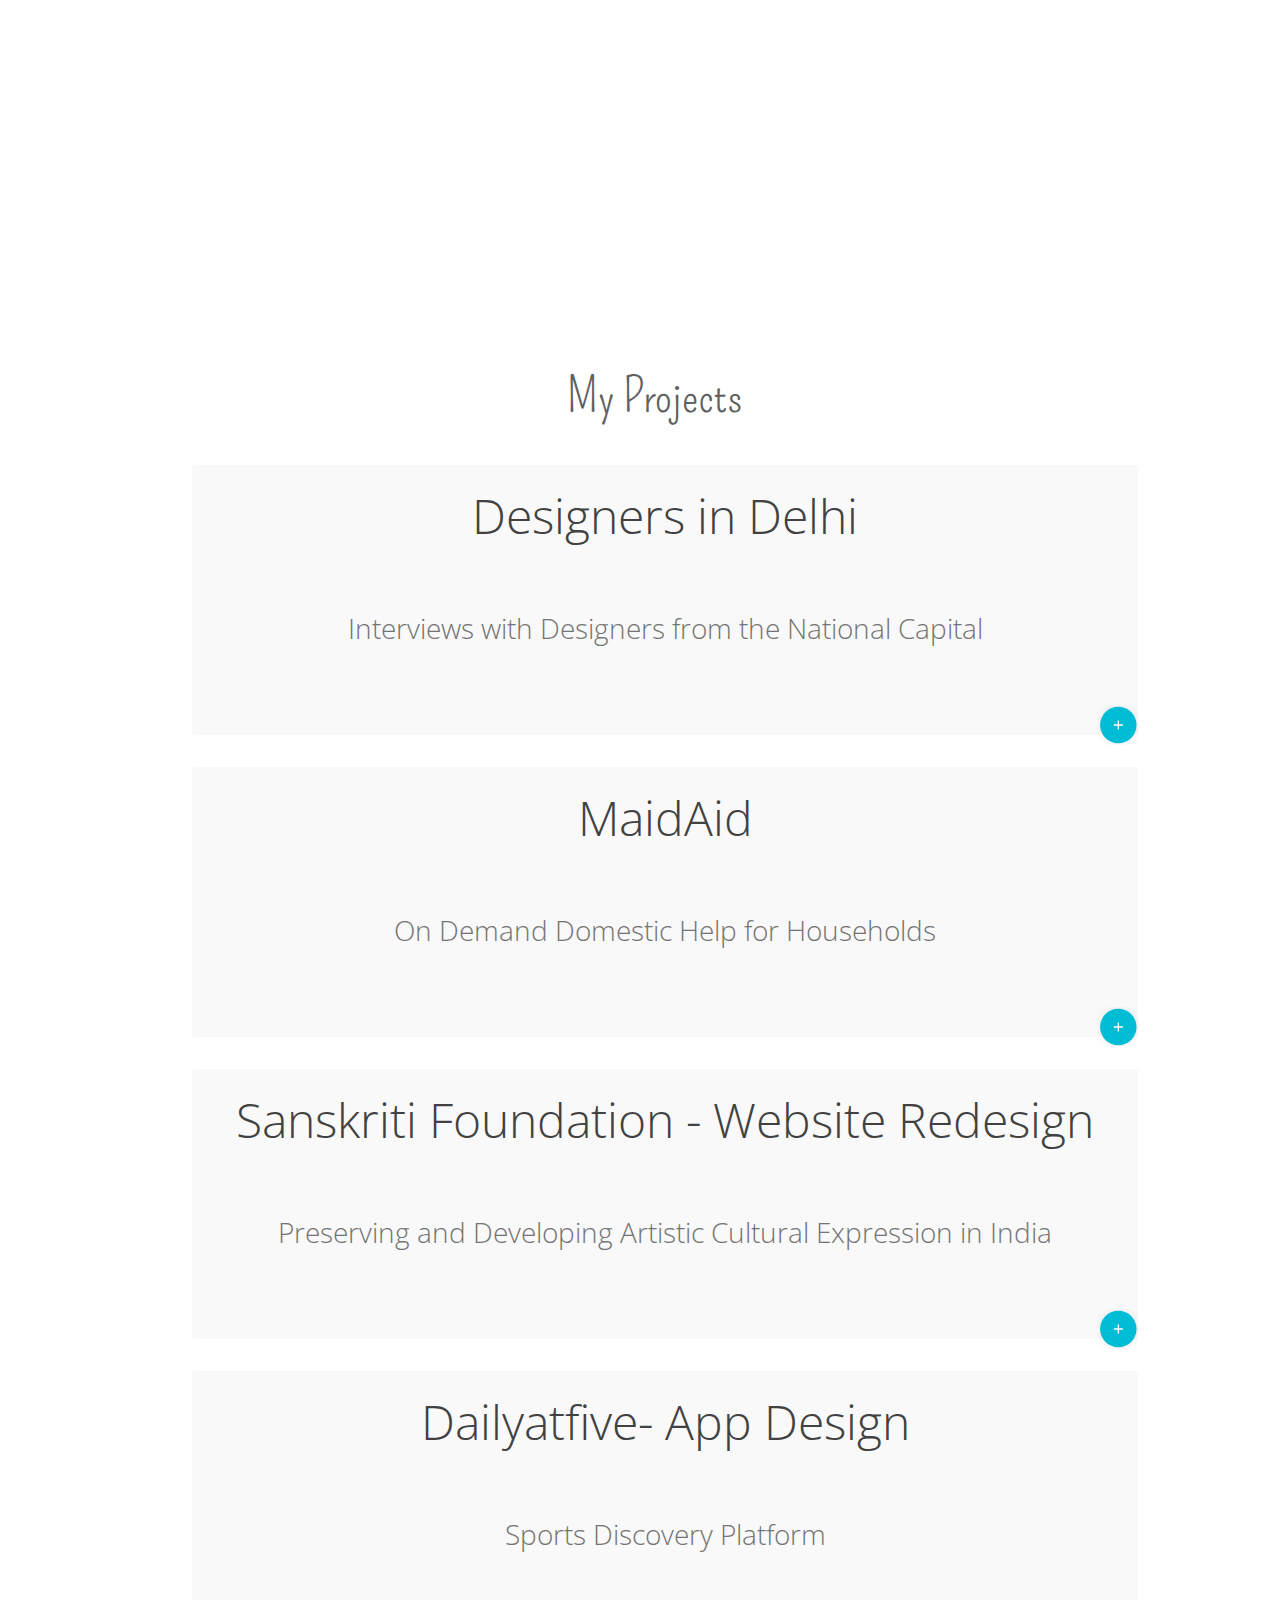
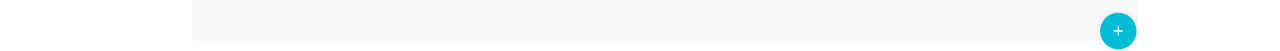
==== commit 6e806ea9: "Add files via upload" ====
--- a/index.html
+++ b/index.html
@@ -134,7 +134,7 @@
                 <div class=" project-box">
                       <h4  class = "project-head">MaidAid</h4>
                         <p class = "project-subhead">On Demand Domestic Help for Households </p>
-                        <a href="./dailyatfive-website.html" target="_blank"><img src="./img/blue-ball.svg"  class="project-button" alt=""></a>
+                        <a href="./maidaid.html" target="_blank"><img src="./img/blue-ball.svg"  class="project-button" alt=""></a>
                 </div>
                 <div class=" project-box">
                     <h4  class = "project-head">Sanskriti Foundation - Website Redesign</h4>
--- a/css/scrolling-nav.css
+++ b/css/scrolling-nav.css
@@ -29,8 +29,8 @@
 
 }*/
 
-@import url('https://fonts.googleapis.com/css?family=Roboto:300,400,900');
-@import url('https://fonts.googleapis.com/css?family=Sacramento');
+/*@import url('https://fonts.googleapis.com/css?family=Open Sans:300,400,900');*/
+/*@import url('https://fonts.googleapis.com/css?family=Pompiere');*/
 
 body {
     width: 100%;
@@ -61,6 +61,9 @@
 #nav{
   margin-left: 10px;
 }
+
+
+
 @media (min-width: 1200px) {
     .container{
         margin : 0 50px;
@@ -71,7 +74,7 @@
 }
 .intro-section {
     height: 100%;
-    background-image: url('../img/hero-bg.svg');
+    /*background-image: url('../img/hero-bg.svg');*/
     padding-top: 150px;
     text-align: center;
 
@@ -82,59 +85,67 @@
   /*margin-right: 30px;*/
 }
 .navbar{
-  background-color: transparent;
+  background-color: #fff;
 }
 
 .nav-icon{
-  font-family:'Sacramento',sans-serif;
+  font-family:'Pompiere',sans-serif;
   font-size: 24px;
   color:#4bae4f;
   font-weight: 100;
 }
 
 .nav-project{
-  font-family: 'Roboto',sans-serif;
-  font-size: 20px;
-  font-weight: 300;
-}
+  font-family: 'Open Sans',sans-serif;
+  font-size: 20px;
+  font-weight: 300;
+}
+
+.home-content{
+  /*border: 1px solid red;*/
+  display: block;
+  margin: 0 auto;
+  /*text-align: center;*/
+}
+
 #home-tophead{
-  font-family:'Roboto',sans-serif;
+  font-family:'Pompiere',sans-serif;
   font-size: 72px;
-  color:#4bae4f;
+  color:#606060;
   font-weight: 300;
   text-align: left;
 }
 #home-head{
-  font-family:'Roboto',sans-serif;
+  font-family:'Pompiere',sans-serif;
   font-size: 72px;
-  color:#4bae4f;
+  color:#606060;
   font-weight: 900;
   text-align: left;
 }
 #home-subhead{
-  font-family:'Roboto',sans-serif;
+  font-family:'Open Sans',sans-serif;
   font-size: 20px;
   color:#ff5621;
-  font-weight: 900;
+  font-weight: 700;
   text-align: left;
 }
 
 #home-experience{
-  font-family:'Roboto',sans-serif;
+  font-family:'Open Sans',sans-serif;
   font-size: 20px;
   color:#2095f2;
   font-weight: 300;
   text-align: left;
 }
 #home-product{
-  font-family:'Roboto',sans-serif;
+  font-family:'Open Sans',sans-serif;
   font-size: 20px;
   color:#3e50b4;
   font-weight: 300;
   text-align: left;
 }
 #home-climate{
-  font-family:'Roboto',sans-serif;
+  font-family:'Open Sans',sans-serif;
   font-size: 20px;
   color:#009587;
   font-weight: 300;
@@ -145,19 +156,31 @@
   margin-top: 50px;
 }
 
+.project-grid{
+  display: flex;
+  justify-content: center;
+  align-items: center;
+  width: calc(100% - 48px);
+  /*border: 1px solid red;*/
+  margin: 0 auto;
+  flex-wrap: wrap;
+}
+
 .project-box{
-  height:250px;
-  width:250px;
+  width: 80%;
+  height: 30vh;
   background-color: #f9f9f9;
-  margin-top:40px;
-  margin-right: 10px;
+  margin-top:32px;
+  /*margin-right: 10px;*/
   position: relative;
   border-radius: 3px;
+  /*border: 1px solid red;*/
+  /*border-bottom: 1px solid #c8c8c8;*/
 }
 
 .project-head{
-  font-family:'Roboto',sans-serif;
-  font-size: 20px;
+  font-family:'Open Sans',sans-serif;
+  font-size: 48px;
   color:#414141;
   font-weight: 300;
   text-align: center;
@@ -165,8 +188,8 @@
 }
 
 .project-subhead{
-  font-family:'Roboto',sans-serif;
-  font-size: 12px;
+  font-family:'Open Sans',sans-serif;
+  font-size: 28px;
   color:#747474;
   font-weight: 300;
   padding-top: 55px;
@@ -174,41 +197,49 @@
 }
 .project-button{
   position: absolute;
-  bottom:10px;
-  left:110px;
+  bottom:-10px;
+  right:0px;
+}
+
+.about-content{
+  width: 100%;
+  display: block;
+  margin: 0 auto;
+  /*border: 1px solid red;*/
 }
 
 #about-project-head{
-  font-family:'Roboto',sans-serif;
+  font-family:'Pompiere',sans-serif;
   font-size: 48px;
-  color:#4bae4f;
+  color:#606060;
   font-weight: 100;
   text-align: center;
   /*padding-left: 60px;
   padding-bottom: 40px;*/
 }
 #myproject-project-head{
-  font-family:'Roboto',sans-serif;
+  font-family:'Pompiere',sans-serif;
   font-size: 48px;
-  color:#4bae4f;
+  color:#606060;
   font-weight: 300;
   text-align: center;
   padding-left: 30px;
 }
 #about-project-subhead{
-  font-family:'Roboto',sans-serif;
+  font-family:'Open Sans',sans-serif;
   font-size: 24px;
   color:#242a1d;
   font-weight: 300;
   text-align: left;
   padding: 45px 10px 0px 10px;
-  width: 450px;
-
+  max-width: 45ch;
+  display: block;
+  margin: 0 auto;
 }
 .about-project-section{
   height: 100%;
   padding-top: 150px;
-  background: url("../img/about-website-bg.svg") no-repeat;
+  /*background: url("../img/about-website-bg.svg") no-repeat;*/
   background-position: right;
   text-align: center;
 }
@@ -229,13 +260,13 @@
 
 @media (max-width: 480px) {
   #home-head{
-    font-family:'Roboto',sans-serif;
+    font-family:'Open Sans',sans-serif;
     font-size: 40px;
     color:#ff5621;
     font-weight: 900;
   }
   #home-subhead{
-    font-family:'Roboto',sans-serif;
+    font-family:'Open Sans',sans-serif;
     font-size: 20px;
     color:#ff5621;
     font-weight: 900;
@@ -251,6 +282,8 @@
   padding: 10px 36px;
   margin-right: 4px;
   font-size: 14px;
+  display: block;
+  margin: 0 auto;
 
 }
 .work-button{
@@ -286,7 +319,7 @@
 /*DailyatFive Website*/
 
 #website-head{
-  font-family: 'Sacramento', sans-serif;
+  font-family: 'Pompiere', sans-serif;
   color: #000;
   padding-top: 80px;
   font-size: 60px;
@@ -294,7 +327,7 @@
   margin: 0 auto;
 }
 #website-subhead{
-  font-family: 'Roboto', sans-serif;
+  font-family: 'Open Sans', sans-serif;
   color: #000;
   font-weight: 300;
   font-size: 25px;
@@ -303,7 +336,7 @@
 }
 
 #website-desc{
-  font-family: 'Roboto', sans-serif;
+  font-family: 'Open Sans', sans-serif;
   font-weight: 300;
   color: #747474;
   padding-top: 30px;
